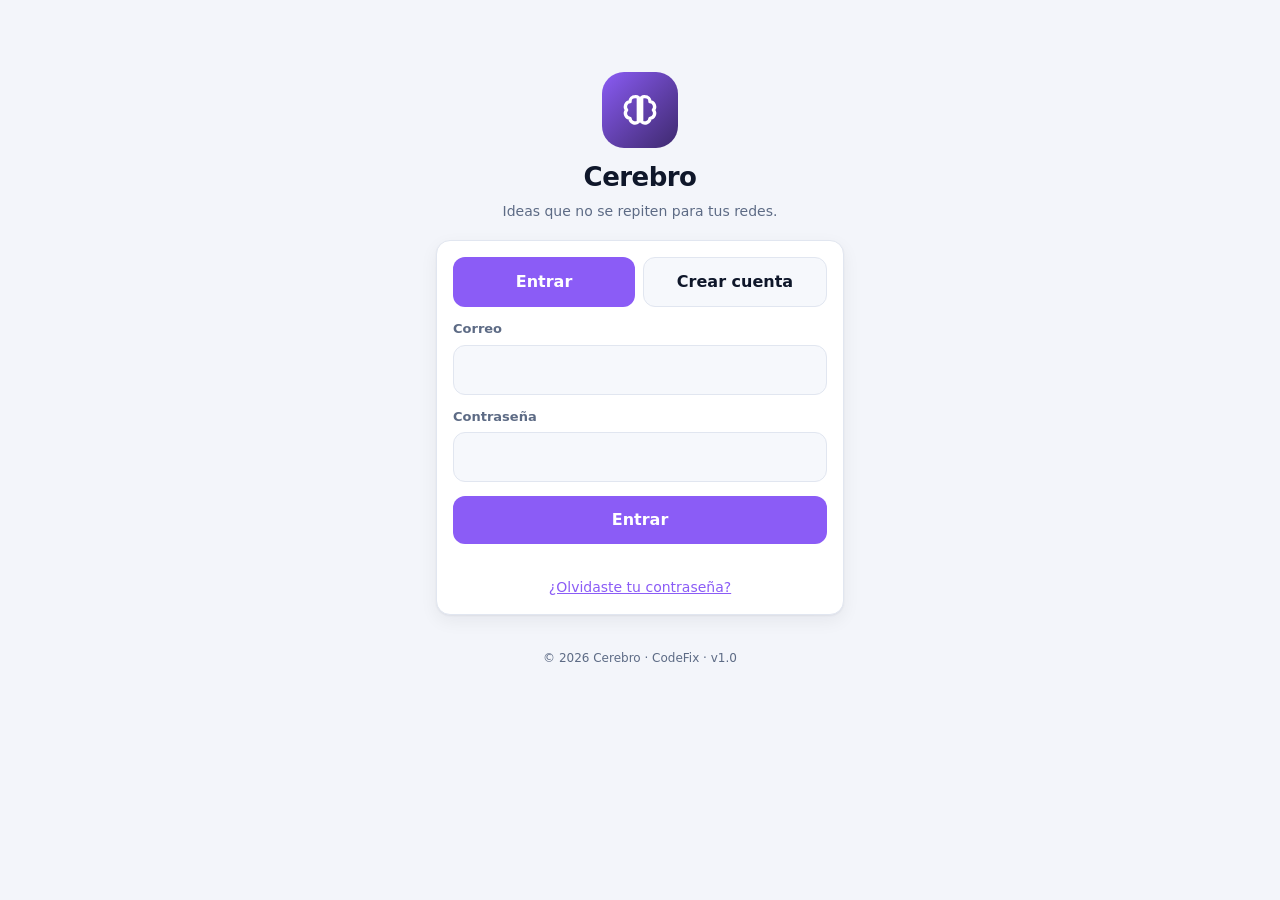
==== index.html @ c682fb57 "Cerebro 1.0: base de contenido, motor de ideas sin repetir, pedidos por WhatsApp, calendario e impor" ====
<!doctype html>
<html lang="es">
<head>
<meta charset="utf-8">
<meta name="viewport" content="width=device-width, initial-scale=1, viewport-fit=cover">
<meta name="theme-color" content="#0a0e17">
<title>Cerebro</title>
<link rel="manifest" href="manifest.webmanifest">
<link rel="icon" href="icons/icon-192.png">
<link rel="apple-touch-icon" href="icons/icon-192.png">
<link rel="stylesheet" href="shared/app.css">
<link rel="stylesheet" href="shared/tema.css">
<style>
  main{max-width:440px;padding-top:8vh}.marca{text-align:center;margin-bottom:18px}
  .marca .logo{width:76px;height:76px;border-radius:22px;margin:0 auto 10px;display:grid;place-items:center;background:linear-gradient(135deg,var(--brand),color-mix(in srgb,var(--brand) 45%,#000));color:#fff}
  .marca h1{margin:0;font-size:26px;letter-spacing:-.02em}.tabs2{display:flex;gap:8px;margin-bottom:12px}.tabs2 button{flex:1}
</style>
<script src="shared/humano.js"></script>
</head>
<body>
<main>
  <div class="marca"><div class="logo"><svg width="40" height="40" viewBox="0 0 24 24" fill="none" stroke="currentColor" stroke-width="2" stroke-linecap="round" stroke-linejoin="round"><path d="M9 4a3 3 0 0 0-3 3 3 3 0 0 0-2 5 3 3 0 0 0 2 5 3 3 0 0 0 5 2V4.5A2.5 2.5 0 0 0 9 4zM15 4a3 3 0 0 1 3 3 3 3 0 0 1 2 5 3 3 0 0 1-2 5 3 3 0 0 1-5 2V4.5A2.5 2.5 0 0 1 15 4z"/></svg></div><h1 id="nombreApp">Cerebro</h1><p class="muted" id="lema" style="margin:4px 0 0">Ideas que no se repiten para tus redes.</p></div>
  <section class="card" id="vEntrar">
    <div class="tabs2"><button type="button" id="tE">Entrar</button><button type="button" class="ghost" id="tR">Crear cuenta</button></div>
    <form id="fEntrar">
      <label for="eEmail">Correo</label><input id="eEmail" type="email" autocomplete="email" required>
      <label for="ePass">Contraseña</label><input id="ePass" type="password" autocomplete="current-password" required>
      <div class="btns"><button type="submit" class="block" id="bEntrar">Entrar</button></div>
      <p class="err" id="eErr"></p>
    </form>
    <p class="muted" style="text-align:center;margin:8px 0 0"><a href="#" id="aOlvide">¿Olvidaste tu contraseña?</a></p>
  </section>
  <section class="card hidden" id="vRegistro">
    <h2>Crea tu cuenta</h2>
    <form id="fReg">
      <label for="rNom">Nombre</label><input id="rNom" maxlength="60" autocomplete="name" required>
      <label for="rEmail">Correo</label><input id="rEmail" type="email" autocomplete="email" required>
      <label for="rPass">Contraseña (mínimo 6)</label><input id="rPass" type="password" minlength="6" autocomplete="new-password" required>
      <div class="btns"><button type="submit" class="block" id="bReg">Crear cuenta</button></div>
      <p class="sub" style="margin-top:8px">Incluye 7 días de plan Pro de prueba.</p><p class="err" id="rErr"></p>
    </form>
    <p class="muted" style="text-align:center"><a href="#" id="aYa">Ya tengo cuenta</a></p>
  </section>
  <section class="card hidden" id="vOlvide">
    <h2>Recuperar contraseña</h2><p class="muted">Te enviaremos un correo con un enlace para crear una contraseña nueva.</p>
    <label for="oEmail">Correo</label><input id="oEmail" type="email" autocomplete="email">
    <div class="btns"><button class="ghost" id="bVolver" type="button">Volver</button><button id="bOlvide" type="button">Enviar enlace</button></div><p class="err" id="oErr"></p>
  </section>
  <section class="card hidden" id="vNueva">
    <h2>Crea tu contraseña nueva</h2>
    <label for="nPass">Contraseña nueva (mínimo 6 caracteres)</label><input id="nPass" type="password" autocomplete="new-password">
    <div class="btns"><button id="bNueva" type="button" class="block">Guardar y entrar</button></div><p class="err" id="nErr"></p>
  </section>
</main>
<div id="toast" role="status"></div>
<script src="shared/config.js"></script>
<script src="shared/vendor/supabase.js"></script>
<script src="shared/app.js"></script>
<script>
(async function () {
  const { $ } = App;
  App.registrarSW();
  const volver = new URLSearchParams(location.search).get('volver');
  const ver = (id) => ['vEntrar', 'vRegistro', 'vOlvide', 'vNueva'].forEach((v) => $(v).classList.toggle('hidden', v !== id));
  App.cargarPublica().then((p) => { if (p.textos.app_nombre) { $('nombreApp').textContent = p.textos.app_nombre; document.title = p.textos.app_nombre; } if (p.textos.app_lema) $('lema').textContent = p.textos.app_lema; });
  App.pie();
  function seguir(c) { if (volver && volver.startsWith('/') && !volver.startsWith('//')) location.replace(volver); else location.replace(App.ROOT + App.destino(c)); }
  let recuperando = /type=recovery/.test(location.hash);
  App.sb.auth.onAuthStateChange((ev) => { if (ev === 'PASSWORD_RECOVERY') { recuperando = true; ver('vNueva'); } });
  if (recuperando) { ver('vNueva'); return; }
  try { const c = await App.refrescar(); if (c && !recuperando) { seguir(c); return; } } catch (e) { /* sin sesión */ }
  $('tR').onclick = () => ver('vRegistro');
  if (new URLSearchParams(location.search).has('registro')) ver('vRegistro'); // link o QR de invitación
  $('aYa').onclick = (e) => { e.preventDefault(); ver('vEntrar'); };
  $('fEntrar').onsubmit = async (e) => {
    e.preventDefault(); const b = $('bEntrar'); $('eErr').textContent = ''; b.disabled = true; b.textContent = 'Entrando…';
    try { seguir(await App.entrar($('eEmail').value, $('ePass').value)); } catch (err) { $('eErr').textContent = err.message; b.disabled = false; b.textContent = 'Entrar'; }
  };
  $('fReg').onsubmit = async (e) => {
    e.preventDefault(); const b = $('bReg'); $('rErr').textContent = ''; b.disabled = true;
    try {
      const r = await App.registrar($('rEmail').value, $('rPass').value, $('rNom').value);
      if (r.confirmar) { App.toast('Revisa tu correo para confirmar la cuenta'); ver('vEntrar'); b.disabled = false; } else seguir(await App.refrescar());
    } catch (err) { $('rErr').textContent = err.message; b.disabled = false; }
  };
  $('aOlvide').onclick = (e) => { e.preventDefault(); $('oEmail').value = $('eEmail').value; ver('vOlvide'); };
  $('bVolver').onclick = () => ver('vEntrar');
  $('bOlvide').onclick = async () => {
    $('oErr').textContent = '';
    const { error } = await App.sb.auth.resetPasswordForEmail($('oEmail').value.trim(), { redirectTo: App.ROOT + 'index.html' });
    if (error) $('oErr').textContent = App.friendly(error); else { App.toast('Revisa tu correo'); ver('vEntrar'); }
  };
  $('bNueva').onclick = async () => {
    $('nErr').textContent = '';
    const { error } = await App.sb.auth.updateUser({ password: $('nPass').value });
    if (error) { $('nErr').textContent = App.friendly(error); return; }
    history.replaceState(null, '', location.pathname); seguir(await App.refrescar());
  };
})();
</script>
<script src="shared/iconos.js"></script>
<script src="shared/instalar.js"></script>
<script src="shared/barra.js"></script>
<script src="shared/auto.js"></script>
<script src="shared/fotos.js"></script>
<script src="shared/voz.js"></script>
<script src="shared/respaldo.js"></script>
<script src="shared/pagos.js"></script>
<script src="shared/verificar.js"></script>
<script src="shared/premium.js"></script>
<script src="shared/ayuda.js"></script>
</body>
</html>
---- shared/app.css ----
/* Cerebro · estilos compartidos. Oscuro por defecto; claro si el sistema lo pide. */
:root {
  --brand: #8b5cf6; --brand-ink: #ffffff;
  --brand-soft: color-mix(in srgb, var(--brand) 20%, transparent);
  --brand-line: color-mix(in srgb, var(--brand) 40%, transparent);
  --bg: #0a0e17; --card: #121a2a; --text: #e8eefb; --muted: #8f9db8; --line: #223049; --field: #0e1522;
  --ok: #2fb67c; --warn: #e0a030; --bad: #ef5b5b; --gold: #f5b942; --c1: #8b5cf6; --c2: #9aa8c7;
  --shadow: 0 1px 2px rgba(0,0,0,.3), 0 6px 20px rgba(0,0,0,.25);
  --r: 18px; --r-sm: 12px; color-scheme: dark;
}
@media (prefers-color-scheme: light) {
  :root:not([data-theme="dark"]) {
    --bg: #f3f5fa; --card: #ffffff; --text: #0f172a; --muted: #5d6b85; --line: #e1e6f0; --field: #f6f8fc;
    --brand-soft: color-mix(in srgb, var(--brand) 12%, transparent); --c2: #8a93b2;
    --shadow: 0 1px 2px rgba(15,23,42,.05), 0 6px 18px rgba(15,23,42,.06); color-scheme: light;
  }
}
* { box-sizing: border-box; }
html, body { margin: 0; }
body {
  background: var(--bg); color: var(--text);
  font: 16px/1.5 system-ui, -apple-system, "Segoe UI", Roboto, "Helvetica Neue", Arial, sans-serif;
  -webkit-font-smoothing: antialiased; -webkit-tap-highlight-color: transparent;
}
body.con-tabs { padding-bottom: calc(80px + env(safe-area-inset-bottom)); }
a { color: var(--brand); }
img { max-width: 100%; }

/* Barra superior */
header.top {
  position: sticky; top: 0; z-index: 10; display: flex; align-items: center; gap: 10px;
  padding: calc(10px + env(safe-area-inset-top)) 16px 10px;
  background: color-mix(in srgb, var(--card) 90%, transparent); backdrop-filter: blur(14px); -webkit-backdrop-filter: blur(14px);
  border-bottom: 1px solid var(--line);
}
header.top .logo { width: 34px; height: 34px; border-radius: 10px; flex: none; display: grid; place-items: center; font-size: 18px;
  background: var(--brand) center / cover no-repeat; color: var(--brand-ink); }
header.top h1 { font-size: 17px; margin: 0; flex: 1; min-width: 0; white-space: nowrap; overflow: hidden; text-overflow: ellipsis; }
header.top .icon-btn { position: relative; }
.icon-btn { width: 40px; height: 40px; border-radius: 12px; display: grid; place-items: center; border: 0; background: var(--field);
  color: var(--text); font-size: 19px; cursor: pointer; padding: 0; text-decoration: none; }
.badge { position: absolute; top: -4px; right: -4px; min-width: 19px; height: 19px; padding: 0 5px; border-radius: 99px;
  background: var(--bad); color: #fff; font-size: 11px; font-weight: 700; display: grid; place-items: center; }

main { max-width: 780px; margin: 0 auto; padding: 16px; }

/* Tarjetas */
.card { background: var(--card); border: 1px solid var(--line); border-radius: var(--r); padding: 16px; margin-bottom: 14px; box-shadow: var(--shadow); }
.card h2 { font-size: 16px; margin: 0 0 10px; display: flex; align-items: center; gap: 8px; flex-wrap: wrap; }
.card h3 { font-size: 15px; margin: 14px 0 6px; }
.grid { display: grid; gap: 12px; }
.grid > .card { margin: 0; }
.stats { display: grid; grid-template-columns: repeat(auto-fill, minmax(150px, 1fr)); gap: 10px; margin-bottom: 14px; }
.stats .card { margin: 0; padding: 12px 14px; }
.stats b { display: block; font-size: 22px; letter-spacing: -.02em; font-variant-numeric: tabular-nums; }
.stats span { font-size: 13px; color: var(--muted); }

/* Formularios */
label { display: block; font-size: 13px; font-weight: 600; color: var(--muted); margin: 12px 0 6px; }
input, select, textarea {
  width: 100%; padding: 12px 14px; font: inherit; color: var(--text); background: var(--field);
  border: 1px solid var(--line); border-radius: var(--r-sm);
}
input:focus, select:focus, textarea:focus { outline: none; border-color: var(--brand); box-shadow: 0 0 0 4px var(--brand-soft); }
textarea { min-height: 80px; resize: vertical; }
input[type=checkbox], input[type=radio] { width: 20px; height: 20px; accent-color: var(--brand); flex: none; }
input[type=color] { padding: 4px; height: 46px; }
.row { display: flex; gap: 10px; flex-wrap: wrap; }
.row > * { flex: 1 1 140px; min-width: 0; }
.check { display: flex; align-items: center; gap: 10px; font-size: 15px; color: var(--text); font-weight: 500; margin: 12px 0 0; }

/* Botones */
button, .btn {
  display: inline-flex; align-items: center; justify-content: center; gap: 6px; padding: 12px 18px;
  font: inherit; font-weight: 600; border: 0; border-radius: var(--r-sm); cursor: pointer; text-decoration: none;
  background: var(--brand); color: var(--brand-ink); transition: filter .15s, transform .08s;
}
button:hover, .btn:hover { filter: brightness(1.06); }
button:active, .btn:active { transform: scale(.98); }
button:disabled { opacity: .5; cursor: default; }
button:focus-visible, .btn:focus-visible { outline: 3px solid var(--brand-line); outline-offset: 2px; }
.alt { background: var(--brand-soft) !important; color: var(--brand) !important; }
.ghost { background: var(--field) !important; color: var(--text) !important; border: 1px solid var(--line) !important; }
.danger { background: color-mix(in srgb, var(--bad) 12%, transparent) !important; color: var(--bad) !important; }
.okb { background: var(--ok) !important; color: #fff !important; }
.gold { background: linear-gradient(135deg, #fbbf24, #f59e0b) !important; color: #3b2300 !important; }
.small { padding: 8px 12px; font-size: 14px; border-radius: 10px; }
.block { width: 100%; }
.btns { display: flex; flex-wrap: wrap; gap: 8px; margin-top: 14px; }
.btns > * { flex: 1 1 auto; }

/* Listas */
.list { list-style: none; padding: 0; margin: 0; }
.list li { display: flex; align-items: center; gap: 10px; padding: 12px 0; border-bottom: 1px solid var(--line); }
.list li:last-child { border-bottom: 0; }
.grow { flex: 1; min-width: 0; overflow-wrap: anywhere; }
.muted { color: var(--muted); font-size: 14px; }
.sub { color: var(--muted); font-size: 13px; }
.empty { text-align: center; color: var(--muted); padding: 26px 8px; }
.err { color: var(--bad); font-size: 14px; min-height: 1.2em; margin: 8px 0 0; }
.hidden { display: none !important; }
.clic { cursor: pointer; }

/* Etiquetas */
.pill { display: inline-flex; align-items: center; gap: 4px; font-size: 12px; font-weight: 700; line-height: 1; padding: 5px 9px;
  border-radius: 99px; background: var(--field); color: var(--muted); border: 1px solid var(--line); white-space: nowrap; }
.pill.ok { background: color-mix(in srgb, var(--ok) 15%, transparent); color: var(--ok); border-color: transparent; }
.pill.warn { background: color-mix(in srgb, var(--warn) 16%, transparent); color: var(--warn); border-color: transparent; }
.pill.bad { background: color-mix(in srgb, var(--bad) 13%, transparent); color: var(--bad); border-color: transparent; }
.pill.info { background: color-mix(in srgb, #3b82f6 15%, transparent); color: #2563eb; border-color: transparent; }
.pill.pro { background: linear-gradient(135deg, #fbbf24, #f59e0b); color: #3b2300; border-color: transparent; }
.pill.dark { background: var(--text); color: var(--card); border-color: transparent; }
.stars { color: var(--gold); letter-spacing: 1px; white-space: nowrap; }

/* Pestañas inferiores */
nav.tabs {
  position: fixed; left: 0; right: 0; bottom: 0; z-index: 10; display: flex; gap: 4px;
  padding: 6px 8px calc(6px + env(safe-area-inset-bottom));
  background: color-mix(in srgb, var(--card) 92%, transparent); backdrop-filter: blur(14px); -webkit-backdrop-filter: blur(14px);
  border-top: 1px solid var(--line);
}
nav.tabs button { flex: 1; flex-direction: column; gap: 2px; background: none; color: var(--muted); font-size: 11.5px; padding: 6px 2px; border-radius: 14px; position: relative; }
nav.tabs button span.i { font-size: 20px; line-height: 1.1; }
nav.tabs button.on { color: var(--brand); background: var(--brand-soft); }
nav.tabs .badge { top: 0; right: calc(50% - 22px); }
.seg { display: flex; gap: 6px; overflow-x: auto; padding-bottom: 8px; margin-bottom: 4px; scrollbar-width: none; }
.seg::-webkit-scrollbar { display: none; }
.seg button { flex: none; padding: 8px 12px; font-size: 14px; border-radius: 99px; background: var(--card); color: var(--text); border: 1px solid var(--line); }
.seg button.on { background: var(--brand); color: var(--brand-ink); border-color: transparent; }
.view { display: none; }
.view.on { display: block; animation: aparecer .18s ease-out; }
@keyframes aparecer { from { opacity: .4; transform: translateY(4px); } to { opacity: 1; transform: none; } }
@media (prefers-reduced-motion: reduce) { .view.on { animation: none; } }

/* Calendario de días y horas */
.dias { display: flex; gap: 6px; overflow-x: auto; padding: 2px 0 8px; scrollbar-width: thin; }
.dias button { flex: none; flex-direction: column; gap: 0; min-width: 58px; padding: 8px 6px; font-size: 12px;
  background: var(--field); color: var(--text); border: 1px solid var(--line); }
.dias button b { font-size: 18px; }
.dias button.on { background: var(--brand); color: var(--brand-ink); border-color: transparent; }
.dias button:disabled { opacity: .35; }
.horas { display: grid; grid-template-columns: repeat(auto-fill, minmax(78px, 1fr)); gap: 8px; margin-top: 8px; }
.horas button { background: var(--field); color: var(--text); border: 1px solid var(--line); padding: 10px 4px; }
.horas button.on { background: var(--brand); color: var(--brand-ink); border-color: transparent; }
.opc { display: flex; gap: 10px; align-items: flex-start; width: 100%; text-align: left; justify-content: flex-start; padding: 12px 14px;
  background: var(--field); color: var(--text); border: 1px solid var(--line); font-weight: 500; margin-bottom: 8px; }
.opc.on { border-color: var(--brand); box-shadow: 0 0 0 3px var(--brand-soft); background: var(--card); }
.opc small { display: block; color: var(--muted); font-weight: 400; }

/* Diálogos y avisos */
dialog { border: 0; border-radius: var(--r); padding: 0; width: min(560px, calc(100vw - 24px)); max-height: calc(100vh - 40px);
  background: var(--card); color: var(--text); box-shadow: 0 20px 60px rgba(0, 0, 0, .35); }
dialog::backdrop { background: rgba(15, 23, 42, .55); }
dialog .card { margin: 0; border: 0; box-shadow: none; }
#toast { position: fixed; left: 50%; bottom: calc(92px + env(safe-area-inset-bottom)); transform: translateX(-50%) translateY(14px);
  background: var(--text); color: var(--card); padding: 12px 18px; border-radius: 14px; font-weight: 500; opacity: 0;
  pointer-events: none; transition: .22s; max-width: 92vw; z-index: 100; text-align: center; }
#toast.show { opacity: 1; transform: translateX(-50%) translateY(0); }
.aviso { display: flex; gap: 10px; padding: 12px 14px; border-radius: var(--r-sm); background: var(--brand-soft); margin-bottom: 14px; font-size: 14px; }
.aviso.warn { background: color-mix(in srgb, var(--warn) 14%, transparent); }
.aviso.bad { background: color-mix(in srgb, var(--bad) 12%, transparent); }
.notif { padding: 12px 0; border-bottom: 1px solid var(--line); cursor: pointer; }
.notif.nueva b::before { content: '● '; color: var(--brand); }
.comprobante img { width: 100%; border-radius: 12px; border: 1px solid var(--line); background: #fff; }
.qr img { width: 180px; height: 180px; image-rendering: pixelated; background: #fff; padding: 8px; border-radius: 12px; }
.link { word-break: break-all; font-size: 14px; background: var(--field); border: 1px solid var(--line); border-radius: 10px; padding: 10px; }
.precio { font-weight: 800; font-variant-numeric: tabular-nums; }
.antes { text-decoration: line-through; color: var(--muted); font-size: 13px; margin-left: 6px; }
.hero { display: flex; gap: 14px; align-items: center; }
.hero .logo { width: 64px; height: 64px; border-radius: 18px; flex: none; display: grid; place-items: center; font-size: 30px;
  background: var(--brand) center / cover no-repeat; color: var(--brand-ink); }
.hero h1 { margin: 0; font-size: 22px; letter-spacing: -.02em; }
.plan { border: 2px solid var(--line); }
.plan.premium { border-color: var(--gold); background: linear-gradient(160deg, color-mix(in srgb, var(--gold) 9%, var(--card)), var(--card) 60%); }
.plan ul { padding-left: 20px; margin: 8px 0; }
footer.pie { text-align: center; font-size: 12px; color: var(--muted); padding: 20px 8px 6px; }
.items .it { display: grid; grid-template-columns: 70px 1fr 40px; gap: 6px; margin-bottom: 8px; }
.items .it input[data-k=nombre] { grid-column: 1 / -1; }
.items .it input { padding: 9px 10px; }
.items .it button { padding: 6px; }
.tl { list-style: none; padding: 0; margin: 10px 0 0; }
.tl li { position: relative; padding: 0 0 14px 26px; color: var(--muted); font-size: 14px; }
.tl li::before { content: ''; position: absolute; left: 5px; top: 6px; width: 11px; height: 11px; border-radius: 50%; background: var(--line); }
.tl li.ok { color: var(--text); }
.tl li.ok::before { background: var(--brand); }
.cuenta-atras { font-size: 28px; font-weight: 800; font-variant-numeric: tabular-nums; }
@media print { header.top, nav.tabs, .btns, .no-print { display: none !important; } body { background: #fff; padding: 0; } }
.chatwin { position: fixed; right: 12px; bottom: calc(84px + env(safe-area-inset-bottom)); width: min(380px, calc(100vw - 24px)); z-index: 60;
  background: var(--card); border: 1px solid var(--line); border-radius: 18px; box-shadow: 0 16px 40px rgba(0, 0, 0, .3); overflow: hidden; }
.chathead { display: flex; align-items: center; gap: 6px; padding: 8px 10px; background: var(--brand); color: var(--brand-ink); }
.chathead b { cursor: pointer; white-space: nowrap; overflow: hidden; text-overflow: ellipsis; }
.chathead .icon-btn { width: 32px; height: 32px; font-size: 15px; background: color-mix(in srgb, var(--brand-ink) 18%, transparent); color: var(--brand-ink); }
.chathead .badge { position: static; }
.chatwin.min .chatbody { display: none; }
.chatwin.min { width: auto; max-width: 260px; }
.chatmsgs { height: min(50vh, 380px); overflow: auto; display: flex; flex-direction: column; gap: 6px; padding: 10px; }
.burb { max-width: 80%; padding: 8px 12px; border-radius: 14px; align-self: flex-start; background: var(--field); border: 1px solid var(--line); overflow-wrap: anywhere; }
.burb.mia { align-self: flex-end; background: var(--brand); color: var(--brand-ink); border-color: transparent; }
.burb img { display: block; max-width: 100%; border-radius: 10px; margin-bottom: 4px; cursor: pointer; }
.burb .hora { font-size: 11px; opacity: .7; margin-top: 2px; }
.chatin { display: flex; gap: 6px; padding: 8px; border-top: 1px solid var(--line); align-items: center; }
.chatin .chattxt { flex: 1; padding: 10px 12px; }
.chatin .chatenv { padding: 10px 14px; }
.flotante { position: fixed; right: 14px; z-index: 9; width: 46px; height: 46px; border-radius: 50%; padding: 0; font-size: 20px; box-shadow: 0 6px 18px rgba(0, 0, 0, .25); }
.flotante .badge { top: -4px; right: -4px; }

/* Compartidos (panel admin y tienda) */
.mini-logo { width: 42px; height: 42px; border-radius: 12px; flex: none; display: grid; place-items: center; font-size: 22px; background: var(--brand) center / cover no-repeat; color: #fff; }
.acc { display: flex; flex-wrap: wrap; gap: 6px; margin-top: 10px; }
.acc > * { flex: 1 1 auto; }
/* v4.1 · Las etiquetas largas (ej. "Todo al día…") bajan de línea en vez de salirse de la pantalla */
.pill { max-width: 100%; }
p.pill { display: flex; white-space: normal; line-height: 1.35; border-radius: 12px; padding: 8px 12px; }
.grid2{display:grid;grid-template-columns:1fr 1fr;gap:0 10px}
---- shared/tema.css ----
/* CodeFix · Núcleo · Diseño común de todas las apps (mismo archivo en cada repositorio).
   Misma familia visual (la de la Billetera): fondo, tarjetas, textos, bordes, radios, sombras, letra y modo oscuro.
   Cada app conserva SU color de marca (--brand / --marca), y el que elige el negocio en la app sigue mandando
   (se aplica en línea sobre <html> y le gana a este archivo). Se carga DESPUÉS del CSS propio de cada app.
   Las variables tienen los nombres de todas las apps (brand/bg/card/text… y marca/fondo/tarjeta/texto…). */
:root {
  --cfx-fondo: #f3f5f7; --cfx-tarjeta: #ffffff; --cfx-campo: #f7f9fb; --cfx-texto: #111827; --cfx-texto-2: #5b6472;
  --cfx-borde: #e2e7ec; --cfx-sombra: 0 1px 2px rgba(15, 23, 42, .06), 0 4px 14px rgba(15, 23, 42, .05);
  --cfx-radio: 14px; --cfx-radio-chico: 12px;
  --cfx-letra: system-ui, -apple-system, "Segoe UI", Roboto, "Helvetica Neue", Arial, sans-serif;
  --cfx-ok: #16a34a; --cfx-mal: #dc2626; --cfx-aviso: #ea580c;
}
:root, :root[data-theme="light"] {
  /* nombres de CodeFix Apps, Barbería, BiciTaller, Estaciona y Centro de Mando */
  --bg: var(--cfx-fondo); --card: var(--cfx-tarjeta); --card2: var(--cfx-campo); --field: var(--cfx-campo);
  --text: var(--cfx-texto); --ink: var(--cfx-texto); --muted: var(--cfx-texto-2); --line: var(--cfx-borde);
  --shadow: var(--cfx-sombra); --radius: var(--cfx-radio); --radius-sm: var(--cfx-radio-chico); --r: var(--cfx-radio); --r-sm: var(--cfx-radio-chico);
  --font: var(--cfx-letra); --ok: var(--cfx-ok); --bad: var(--cfx-mal);
  /* nombres de la Billetera */
  --fondo: var(--cfx-fondo); --tarjeta: var(--cfx-tarjeta); --texto: var(--cfx-texto); --texto-2: var(--cfx-texto-2);
  --borde: var(--cfx-borde); --sombra: var(--cfx-sombra); --radio: var(--cfx-radio);
}
/* Modo oscuro: automático según el celular, o el que elija la persona en la app */
@media (prefers-color-scheme: dark) {
  :root:not([data-theme="light"]):not(.claro):not(.light) {
    --cfx-fondo: #0e1318; --cfx-tarjeta: #161d25; --cfx-campo: #1b232d; --cfx-texto: #e8edf2; --cfx-texto-2: #9aa6b2;
    --cfx-borde: #263240; --cfx-sombra: none;
  }
}
:root[data-theme="dark"], html.dark, html.oscuro, body.dark, body.oscuro {
  --cfx-fondo: #0e1318; --cfx-tarjeta: #161d25; --cfx-campo: #1b232d; --cfx-texto: #e8edf2; --cfx-texto-2: #9aa6b2;
  --cfx-borde: #263240; --cfx-sombra: none;
  --bg: var(--cfx-fondo); --card: var(--cfx-tarjeta); --card2: var(--cfx-campo); --field: var(--cfx-campo);
  --text: var(--cfx-texto); --ink: var(--cfx-texto); --muted: var(--cfx-texto-2); --line: var(--cfx-borde); --shadow: var(--cfx-sombra);
  --fondo: var(--cfx-fondo); --tarjeta: var(--cfx-tarjeta); --texto: var(--cfx-texto); --texto-2: var(--cfx-texto-2);
  --borde: var(--cfx-borde); --sombra: var(--cfx-sombra);
}
/* Detalles comunes que dan la misma "familia" sin cambiar cómo funciona cada pantalla */
body { font-family: var(--cfx-letra); -webkit-font-smoothing: antialiased; }
input, select, textarea, button { font-family: inherit; }
:focus-visible { outline: 3px solid color-mix(in srgb, var(--brand, var(--marca, #2563eb)) 45%, transparent); outline-offset: 2px; }
/* ===== Núcleo 1.2 · Barra de abajo común (nucleo/barra.js): [principal][principal][ + ][principal][Más] =====
   En celulares y tablets. En computador cada app mantiene su menú (barra lateral, etc.). */
@media (max-width: 899px) {
  nav.cfx-barra {
    position: fixed !important; left: 0 !important; right: 0 !important; bottom: 0 !important; top: auto !important; width: auto !important; z-index: 40;
    display: grid !important; grid-template-columns: repeat(var(--cfx-n, 5), minmax(0, 1fr)) !important; align-items: end; gap: 0 !important;
    padding: 6px 4px calc(6px + env(safe-area-inset-bottom)) !important; margin: 0 !important; border: 0 !important; border-top: 1px solid var(--cfx-borde) !important; border-radius: 0 !important;
    background: var(--cfx-tarjeta) !important; box-shadow: 0 -4px 18px rgba(15, 23, 42, .06) !important; backdrop-filter: none !important; -webkit-backdrop-filter: none !important; overflow: visible !important;
  }
  nav.cfx-barra > a, nav.cfx-barra > button {
    display: flex !important; flex-direction: column !important; align-items: center !important; justify-content: flex-end !important; gap: 3px !important;
    min-width: 0 !important; width: auto !important; height: auto !important; min-height: 50px !important; margin: 0 !important; padding: 4px 2px !important;
    border: 0 !important; border-radius: 12px !important; background: none !important; box-shadow: none !important;
    color: var(--cfx-texto-2) !important; font: 600 11px/1.15 var(--cfx-letra) !important; text-align: center !important; text-decoration: none !important;
    white-space: nowrap; overflow: hidden; text-overflow: ellipsis; position: relative; transform: none !important;
  }
  nav.cfx-barra > a > small, nav.cfx-barra > button > small { font: inherit !important; margin: 0 !important; }
  nav.cfx-barra > a > span:first-child, nav.cfx-barra > button > span:first-child, nav.cfx-barra .cfx-ico {
    display: grid !important; place-items: center !important; width: 26px !important; height: 26px !important; margin: 0 auto !important; padding: 0 !important;
    font-size: 21px !important; line-height: 1 !important; background: none !important; box-shadow: none !important; border-radius: 0 !important; color: inherit !important;
  }
  nav.cfx-barra svg { width: 23px !important; height: 23px !important; display: block; margin: 0 auto; }
  nav.cfx-barra > .on, nav.cfx-barra > .activo, nav.cfx-barra > [aria-current="page"] { color: var(--brand, var(--marca, #2563eb)) !important; }
  nav.cfx-barra > .on::before, nav.cfx-barra > .activo::before { content: ''; position: absolute; top: 0; left: 30%; right: 30%; height: 3px; border-radius: 0 0 3px 3px; background: currentColor; }
  /* El + grande, con color, un poco más arriba que el resto */
  nav.cfx-barra > .cfx-mas { overflow: visible; color: var(--cfx-texto) !important; font-size: 0 !important; justify-content: center !important; }  /* solo el +, sin texto */
  nav.cfx-barra > .cfx-mas::before { display: none; }
  nav.cfx-barra > .cfx-mas .cfx-ico, nav.cfx-barra > .cfx-mas > svg:first-child, nav.cfx-barra > .cfx-mas > span:first-child {
    width: 56px !important; height: 56px !important; margin: -22px auto 0 !important; border-radius: 50% !important;
    background: var(--brand, var(--marca, #2563eb)) !important; color: var(--brand-ink, #fff) !important;
    box-shadow: 0 6px 16px color-mix(in srgb, var(--brand, var(--marca, #2563eb)) 45%, transparent), 0 0 0 4px var(--cfx-tarjeta) !important;
  }
  nav.cfx-barra > .cfx-mas span svg { width: 28px !important; height: 28px !important; margin: 0 !important; }
  nav.cfx-barra > .cfx-mas > svg:first-child { padding: 14px !important; box-sizing: border-box !important; }
  nav.cfx-barra > .cfx-mas:active > :first-child { transform: scale(.94); }
  nav.cfx-barra .cfx-oculto { display: none !important; }
  nav.cfx-barra .badge, nav.cfx-barra .punto { position: absolute !important; top: 2px !important; left: calc(50% + 6px) !important; right: auto !important; }
  body.cfx-con-barra { padding-bottom: calc(78px + env(safe-area-inset-bottom)) !important; }
}
/* Computador (900 px o más): la misma barra pasa a ser un menú lateral. Se ven todos los botones (sin "Más" ni repetidos) y el + arriba. */
@media (min-width: 900px) {
  nav.cfx-barra {
    position: fixed !important; top: 0 !important; bottom: 0 !important; left: 0 !important; right: auto !important; width: 220px !important; height: auto !important; z-index: 40;
    display: flex !important; flex-direction: column !important; align-items: stretch !important; justify-content: flex-start !important; gap: 4px !important;
    padding: 76px 10px 16px !important; margin: 0 !important; border: 0 !important; border-right: 1px solid var(--cfx-borde) !important; border-radius: 0 !important;
    background: var(--cfx-tarjeta) !important; box-shadow: none !important; overflow-y: auto !important; transform: none !important; backdrop-filter: none !important;
  }
  nav.cfx-barra > a, nav.cfx-barra > button {
    display: flex !important; flex-direction: row !important; align-items: center !important; justify-content: flex-start !important; gap: 12px !important; flex: none !important;
    width: 100% !important; min-width: 0 !important; height: auto !important; min-height: 44px !important; margin: 0 !important; padding: 10px 12px !important;
    border: 0 !important; border-radius: 12px !important; background: none !important; box-shadow: none !important; transform: none !important;
    color: var(--cfx-texto-2) !important; font: 600 14px/1.2 var(--cfx-letra) !important; text-align: left !important; text-decoration: none !important;
    white-space: nowrap; overflow: hidden; text-overflow: ellipsis; position: relative; cursor: pointer;
  }
  nav.cfx-barra > a:hover, nav.cfx-barra > button:hover { background: var(--cfx-campo) !important; }
  nav.cfx-barra > a > small, nav.cfx-barra > button > small { font: inherit !important; margin: 0 !important; }
  nav.cfx-barra > a > span:first-child, nav.cfx-barra > button > span:first-child, nav.cfx-barra .cfx-ico {
    display: grid !important; place-items: center !important; flex: none !important; width: 24px !important; height: 24px !important; margin: 0 !important; padding: 0 !important;
    font-size: 19px !important; line-height: 1 !important; background: none !important; box-shadow: none !important; border-radius: 0 !important; color: inherit !important;
  }
  nav.cfx-barra svg { width: 20px !important; height: 20px !important; display: block; margin: 0 !important; padding: 0 !important; }
  nav.cfx-barra > .on, nav.cfx-barra > .activo, nav.cfx-barra > [aria-current="page"] {
    color: var(--brand, var(--marca, #2563eb)) !important; background: color-mix(in srgb, var(--brand, var(--marca, #2563eb)) 12%, transparent) !important;
  }
  nav.cfx-barra > .on::before, nav.cfx-barra > .activo::before, nav.cfx-barra > .cfx-mas::before { display: none !important; }
  nav.cfx-barra > .cfx-mas { order: -1; align-self: center !important; width: 52px !important; min-height: 52px !important; height: 52px !important; padding: 0 !important; margin-bottom: 12px !important; border-radius: 50% !important;
    justify-content: center !important; font-size: 0 !important; background: var(--brand, var(--marca, #2563eb)) !important; color: var(--brand-ink, #fff) !important; }
  nav.cfx-barra > .cfx-mas:hover { filter: brightness(1.08); }
  nav.cfx-barra > .cfx-mas .cfx-ico, nav.cfx-barra > .cfx-mas > svg:first-child, nav.cfx-barra > .cfx-mas > span:first-child { width: 26px !important; height: 26px !important; background: none !important; color: inherit !important; }
  nav.cfx-barra > .cfx-mas svg { width: 26px !important; height: 26px !important; }
  nav.cfx-barra .cfx-oculto { display: flex !important; }
  nav.cfx-barra > .cfx-menu { display: none !important; }
  nav.cfx-barra .badge, nav.cfx-barra .punto, nav.cfx-barra .num { position: static !important; margin-left: auto !important; transform: none !important; }
  body.cfx-con-barra { padding-left: 220px !important; padding-bottom: 24px !important; }
  body.cfx-con-barra .cfx-hoja { left: 232px !important; }
}
@media (max-width: 360px) { nav.cfx-barra > a, nav.cfx-barra > button { font-size: 10px !important; } nav.cfx-barra > .cfx-mas .cfx-ico { width: 50px !important; height: 50px !important; } }
/* Menú en cuadrícula (igual en todas las apps): Más / Ajustes = tarjetas; dentro de cada sección, pestañas en tira. */
.cfx-grilla { display: grid !important; grid-template-columns: repeat(auto-fill, minmax(150px, 1fr)) !important; gap: 10px !important; padding: 0 !important; margin: 0 0 12px !important;
  list-style: none !important; background: none !important; border: 0 !important; box-shadow: none !important; }
.cfx-grilla > li { display: block !important; margin: 0 !important; padding: 0 !important; border: 0 !important; }
.cfx-grilla > a, .cfx-grilla > button, .cfx-grilla > li > a {
  display: flex !important; flex-direction: column !important; align-items: flex-start !important; justify-content: flex-start !important; gap: 6px !important;
  width: 100% !important; min-height: 92px; margin: 0 !important; padding: 14px !important; box-sizing: border-box; position: relative;
  border-radius: 18px !important; background: var(--cfx-tarjeta) !important; border: 1px solid var(--cfx-borde) !important; box-shadow: var(--cfx-sombra, none);
  color: var(--cfx-texto) !important; font: 700 14px/1.25 var(--cfx-letra) !important; text-align: left !important; text-decoration: none !important; white-space: normal !important; cursor: pointer; }
.cfx-grilla > a:hover, .cfx-grilla > button:hover, .cfx-grilla > li > a:hover { border-color: var(--brand, var(--marca, #2563eb)) !important; }
.cfx-grilla .ic-caja, .cfx-grilla > button > span:first-child { font-size: 24px; }
.cfx-grilla .chev, .cfx-grilla .flecha, .cfx-grilla a > .muted:last-child { display: none !important; }
.cfx-grilla .badge, .cfx-grilla .num, .cfx-grilla .punto, .cfx-grilla .tag { position: absolute !important; top: 10px !important; right: 10px !important; }
@media (max-width: 360px) { .cfx-grilla { grid-template-columns: 1fr 1fr !important; } }
/* Hoja "Más" del núcleo */
.cfx-mv { position: fixed; inset: 0; z-index: 90; background: rgba(0, 0, 0, .4); display: flex; align-items: flex-end; justify-content: center; opacity: 0; transition: opacity .18s; }
.cfx-mv.on { opacity: 1; }
.cfx-mh { width: 100%; max-width: 520px; background: var(--cfx-tarjeta); color: var(--cfx-texto); border-radius: 20px 20px 0 0; padding: 8px 14px calc(16px + env(safe-area-inset-bottom)); transform: translateY(20px); transition: transform .18s; }
.cfx-mv.on .cfx-mh { transform: none; }
.cfx-mh-asa { width: 40px; height: 4px; border-radius: 2px; background: var(--cfx-borde); margin: 4px auto 12px; }
.cfx-mh-grid { display: grid; grid-template-columns: repeat(3, 1fr); gap: 8px; }
.cfx-mh-op { display: flex; flex-direction: column; align-items: center; justify-content: center; gap: 6px; min-height: 78px; padding: 10px 4px; border-radius: 14px;
  border: 1px solid var(--cfx-borde); background: var(--cfx-campo); color: var(--cfx-texto); font: 600 12px/1.2 var(--cfx-letra); text-align: center; cursor: pointer; }
.cfx-mh-op svg { width: 24px; height: 24px; }
.cfx-mh-op .badge, .cfx-mh-op .punto { display: none; }
/* Núcleo 1.5 · Micrófono para dictar en los campos de texto (nucleo/voz.js) */
.cfx-voz { display: grid; place-items: center; padding: 0 !important; min-height: 0 !important; border-radius: 50% !important; border: 0 !important;
  background: color-mix(in srgb, var(--brand, var(--marca, #2563eb)) 14%, var(--cfx-tarjeta)) !important; color: var(--brand, var(--marca, #2563eb)) !important; box-shadow: 0 2px 8px rgba(15, 23, 42, .12) !important; cursor: pointer; }
.cfx-voz svg { width: 60%; height: 60%; }
.cfx-voz.on { background: var(--cfx-mal) !important; color: #fff !important; animation: cfxLatido 1s ease-in-out infinite; }
@keyframes cfxLatido { 50% { transform: scale(1.1); } }
/* Núcleo 2.2 · El + siempre al centro exacto de su círculo (celular y computador) */
nav.cfx-barra > .cfx-mas .cfx-ico { display: grid !important; place-items: center !important; line-height: 0 !important; padding: 0 !important; box-sizing: border-box !important; text-indent: 0 !important; }
nav.cfx-barra > .cfx-mas .cfx-ico svg { display: block !important; margin: 0 !important; flex: none !important; }
/* Computador: el contenido de cada pestaña centrado y con ancho máximo (a la derecha del menú lateral, sin espacio vacío) */
@media (min-width: 900px) {
  body.cfx-con-barra main, body.cfx-con-barra .cfx-centro { width: auto !important; max-width: 1040px !important; margin-left: auto !important; margin-right: auto !important; box-sizing: border-box; }
  body.cfx-con-barra .con-nav { padding-left: 0 !important; }
}
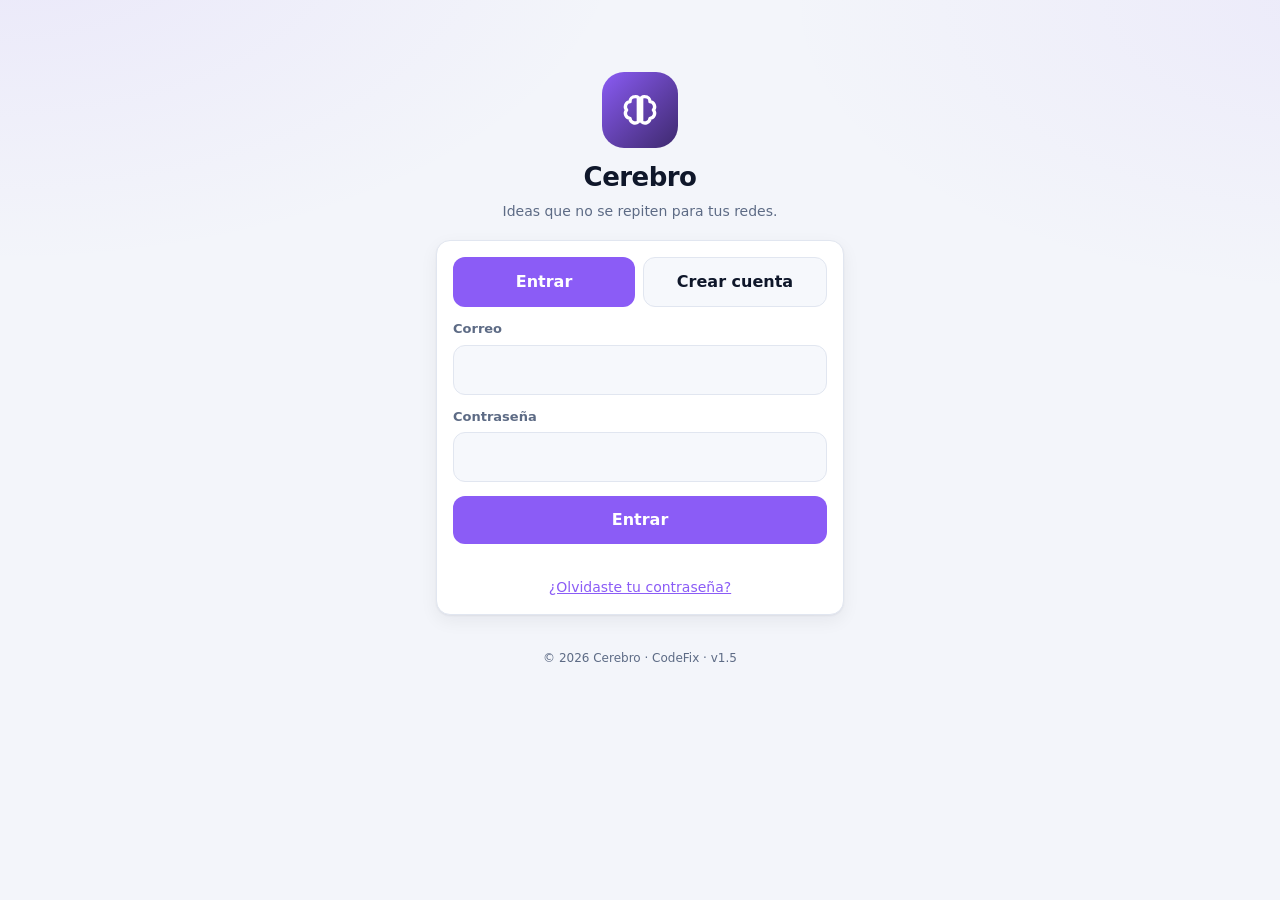
==== commit 669957af: "Cerebro 1.5 · núcleo 2.6: Borrar todos mis datos y ADMIN en la cabecera Co-Authored-By: Claude Opus " ====
--- a/index.html
+++ b/index.html
@@ -22,7 +22,7 @@
   <div class="marca"><div class="logo"><svg width="40" height="40" viewBox="0 0 24 24" fill="none" stroke="currentColor" stroke-width="2" stroke-linecap="round" stroke-linejoin="round"><path d="M9 4a3 3 0 0 0-3 3 3 3 0 0 0-2 5 3 3 0 0 0 2 5 3 3 0 0 0 5 2V4.5A2.5 2.5 0 0 0 9 4zM15 4a3 3 0 0 1 3 3 3 3 0 0 1 2 5 3 3 0 0 1-2 5 3 3 0 0 1-5 2V4.5A2.5 2.5 0 0 1 15 4z"/></svg></div><h1 id="nombreApp">Cerebro</h1><p class="muted" id="lema" style="margin:4px 0 0">Ideas que no se repiten para tus redes.</p></div>
   <section class="card" id="vEntrar">
     <div class="tabs2"><button type="button" id="tE">Entrar</button><button type="button" class="ghost" id="tR">Crear cuenta</button></div>
-    <form id="fEntrar">
+    <form data-sin-apps id="fEntrar">
       <label for="eEmail">Correo</label><input id="eEmail" type="email" autocomplete="email" required>
       <label for="ePass">Contraseña</label><input id="ePass" type="password" autocomplete="current-password" required>
       <div class="btns"><button type="submit" class="block" id="bEntrar">Entrar</button></div>
--- a/shared/tema.css
+++ b/shared/tema.css
@@ -155,3 +155,54 @@
   body.cfx-con-barra main, body.cfx-con-barra .cfx-centro { width: auto !important; max-width: 1040px !important; margin-left: auto !important; margin-right: auto !important; box-sizing: border-box; }
   body.cfx-con-barra .con-nav { padding-left: 0 !important; }
 }
+/* ===== Núcleo 2.3 · Barra lista, espacio vacío, centrado y diseño moderno ===== */
+/* La barra de abajo no "salta" al cargar: se muestra cuando el núcleo ya la ordenó. */
+@media (max-width: 899px) {
+  html:not(.cfx-barra-lista) nav.nav:not(.cfx-barra), html:not(.cfx-barra-lista) nav.tabs:not(.sub):not(.cfx-barra), html:not(.cfx-barra-lista) nav#nav:not(.cfx-barra) { visibility: hidden; }
+  nav.cfx-barra > .cfx-vacio { display: block; min-height: 50px; }
+}
+@media (min-width: 900px) { nav.cfx-barra > .cfx-vacio { display: none !important; } }
+/* El + exactamente al centro de su círculo */
+nav.cfx-barra > .cfx-mas .cfx-ico, nav.cfx-barra > .cfx-mas .cfx-ico svg { transform: none; }
+nav.cfx-barra > .cfx-mas .cfx-ico svg { width: 28px !important; height: 28px !important; }
+/* Botones de ícono y flechas de volver: el símbolo siempre al centro del cuadro */
+.icono, .icon-btn, .btn-icono, .cfx-aj-volver, .icono-top {
+  display: inline-grid; place-items: center; line-height: 1 !important; text-align: center; }
+.icono[hidden], .icon-btn[hidden], .btn-icono[hidden], .icono-top[hidden] { display: none !important; }
+.icono > svg, .icon-btn > svg, .btn-icono > svg, .cfx-aj-volver > svg { display: block; margin: 0 !important; }
+/* Los textos siempre caben en su cuadro (palabras largas, correos y links se cortan bien) */
+.card, .tarjeta, .item, .cfx-grilla > *, .kpi, .stats > *, dialog, .modal-caja, .sheet, .hoja { overflow-wrap: anywhere; min-width: 0; }
+h1, h2, h3 { overflow-wrap: anywhere; }
+.cfx-grilla > button, .cfx-grilla > a { text-wrap: balance; }
+/* Tarjetas de menú (Ajustes / Más): el ícono en su cuadro con brillo de la marca */
+.cfx-aj > button > span:first-child { display: grid; place-items: center; width: 44px; height: 44px; border-radius: 14px; font-size: 22px !important;
+  background: linear-gradient(135deg, color-mix(in srgb, var(--brand, var(--marca, #2563eb)) 22%, transparent), color-mix(in srgb, #8b5cf6 16%, transparent));
+  box-shadow: inset 0 0 0 1px color-mix(in srgb, var(--brand, var(--marca, #2563eb)) 30%, transparent); }
+/* Toque moderno: tarjetas que se elevan y brillan suave al tocarlas */
+.card, .tarjeta, .cfx-grilla > a, .cfx-grilla > button, .cfx-mh-op, .kpi { transition: transform .18s ease, box-shadow .18s ease, border-color .18s ease; }
+@media (hover: hover) {
+  .cfx-grilla > a:hover, .cfx-grilla > button:hover, .cfx-mh-op:hover { transform: translateY(-2px);
+    box-shadow: 0 10px 28px -12px color-mix(in srgb, var(--brand, var(--marca, #2563eb)) 55%, transparent) !important; }
+}
+.cfx-grilla > a:active, .cfx-grilla > button:active, .cfx-mh-op:active { transform: scale(.97); }
+/* Fondo "galáctico" suave (sin tapar el color de cada app) */
+body { background-image: radial-gradient(900px 480px at 0% -8%, color-mix(in srgb, var(--brand, var(--marca, #2563eb)) 9%, transparent), transparent 70%),
+  radial-gradient(800px 420px at 105% 0%, color-mix(in srgb, #8b5cf6 7%, transparent), transparent 70%); background-attachment: fixed; background-repeat: no-repeat; }
+@media (prefers-color-scheme: dark) { :root:not([data-theme="light"]):not(.claro):not(.light) body { background-image:
+  radial-gradient(900px 520px at 0% -10%, color-mix(in srgb, var(--brand, var(--marca, #2563eb)) 18%, transparent), transparent 70%),
+  radial-gradient(800px 480px at 105% 0%, color-mix(in srgb, #8b5cf6 14%, transparent), transparent 70%); } }
+:root[data-theme="dark"] body, html.dark body, html.oscuro body { background-image: radial-gradient(900px 520px at 0% -10%, color-mix(in srgb, var(--brand, var(--marca, #2563eb)) 18%, transparent), transparent 70%),
+  radial-gradient(800px 480px at 105% 0%, color-mix(in srgb, #8b5cf6 14%, transparent), transparent 70%); }
+/* Al bajar, cada tarjeta entra suave (solo en navegadores que lo permiten; si no, se ve normal) */
+@supports (animation-timeline: view()) {
+  @media (prefers-reduced-motion: no-preference) {
+    .card, .tarjeta, .cfx-grilla > a, .cfx-grilla > button { animation: cfxEntra linear both; animation-timeline: view(); animation-range: entry 0% entry 40%; }
+  }
+}
+@keyframes cfxEntra { from { opacity: .25; translate: 0 14px; scale: .985; } to { opacity: 1; translate: none; scale: none; } }
+/* Listas que se apilan al bajar (núcleo: barra.js marca .cfx-apilar): cada tarjeta queda pegada arriba y la siguiente se pone encima */
+@media (max-width: 899px) {
+  .cfx-apilar > .cfx-pila { position: sticky; top: calc(var(--cfx-top, 64px) + 8px + var(--cfx-i, 0) * 6px); z-index: 1;
+    box-shadow: 0 -6px 18px -10px rgba(15, 23, 42, .35), var(--cfx-sombra, none) !important; }
+  .cfx-apilar > .cfx-pila { scale: var(--cfx-esc, 1); filter: brightness(var(--cfx-luz, 1)); transform-origin: 50% 0; transition: scale .08s linear; animation: none !important; }
+}
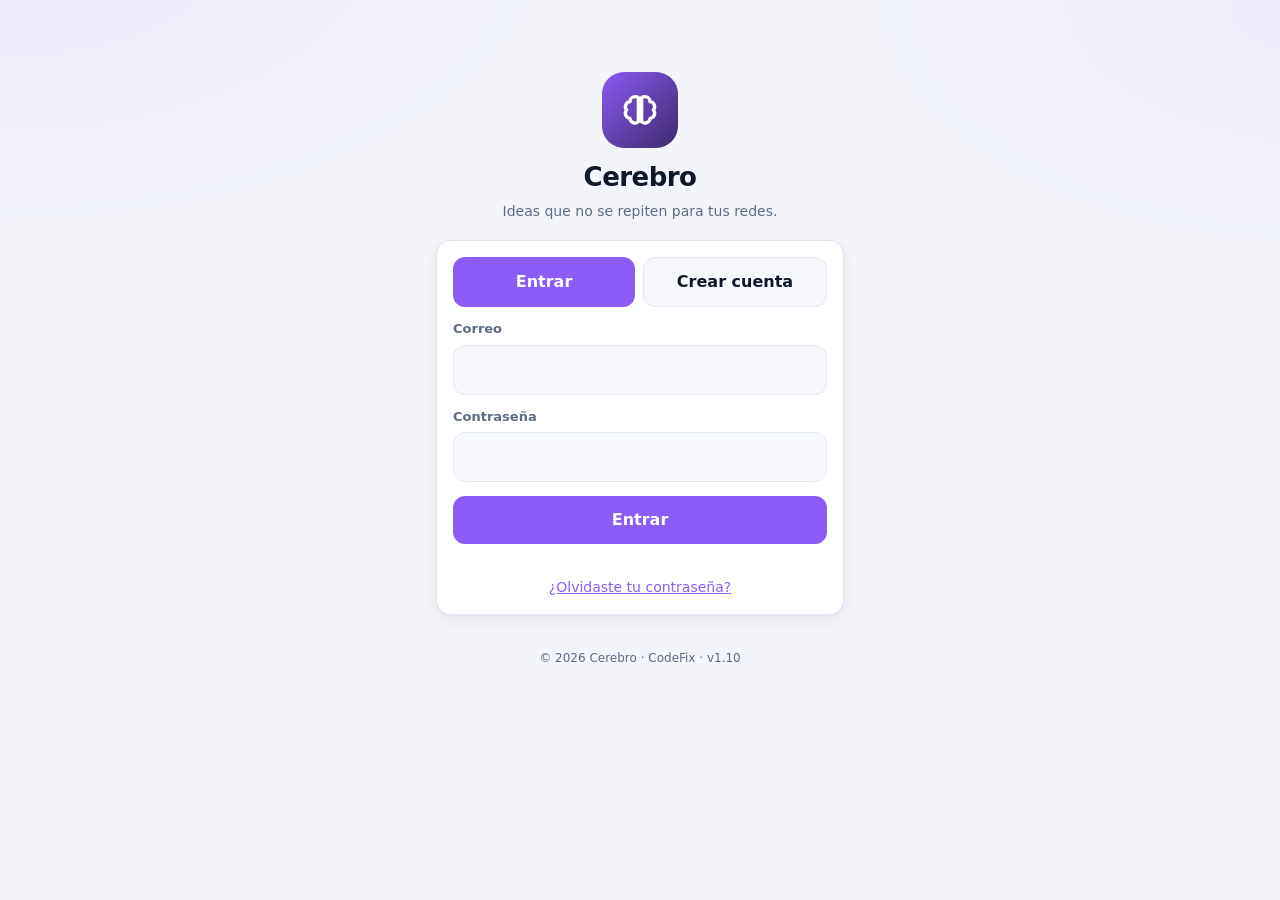
==== commit 9809ffdb: "Núcleo 2.11: planes 1 mes/3 meses/1 año, chat sobre el teclado, menú y cuadrícula uniformes Co-Autho" ====
--- a/index.html
+++ b/index.html
@@ -37,7 +37,7 @@
       <label for="rEmail">Correo</label><input id="rEmail" type="email" autocomplete="email" required>
       <label for="rPass">Contraseña (mínimo 6)</label><input id="rPass" type="password" minlength="6" autocomplete="new-password" required>
       <div class="btns"><button type="submit" class="block" id="bReg">Crear cuenta</button></div>
-      <p class="sub" style="margin-top:8px">Incluye 7 días de plan Pro de prueba.</p><p class="err" id="rErr"></p>
+      <p class="sub" style="margin-top:8px">Tu primer pago te da 30 días de plan Pro.</p><p class="err" id="rErr"></p>
     </form>
     <p class="muted" style="text-align:center"><a href="#" id="aYa">Ya tengo cuenta</a></p>
   </section>
--- a/shared/tema.css
+++ b/shared/tema.css
@@ -68,7 +68,7 @@
   nav.cfx-barra > .cfx-mas::before { display: none; }
   nav.cfx-barra > .cfx-mas .cfx-ico, nav.cfx-barra > .cfx-mas > svg:first-child, nav.cfx-barra > .cfx-mas > span:first-child {
     width: 56px !important; height: 56px !important; margin: -22px auto 0 !important; border-radius: 50% !important;
-    background: var(--brand, var(--marca, #2563eb)) !important; color: var(--brand-ink, #fff) !important;
+    background: var(--brand, var(--marca, #2563eb)) !important; color: var(--cfx-mas-ink, #111827) !important;
     box-shadow: 0 6px 16px color-mix(in srgb, var(--brand, var(--marca, #2563eb)) 45%, transparent), 0 0 0 4px var(--cfx-tarjeta) !important;
   }
   nav.cfx-barra > .cfx-mas span svg { width: 28px !important; height: 28px !important; margin: 0 !important; }
@@ -105,7 +105,7 @@
   }
   nav.cfx-barra > .on::before, nav.cfx-barra > .activo::before, nav.cfx-barra > .cfx-mas::before { display: none !important; }
   nav.cfx-barra > .cfx-mas { order: -1; align-self: center !important; width: 52px !important; min-height: 52px !important; height: 52px !important; padding: 0 !important; margin-bottom: 12px !important; border-radius: 50% !important;
-    justify-content: center !important; font-size: 0 !important; background: var(--brand, var(--marca, #2563eb)) !important; color: var(--brand-ink, #fff) !important; }
+    justify-content: center !important; font-size: 0 !important; background: var(--brand, var(--marca, #2563eb)) !important; color: var(--cfx-mas-ink, #111827) !important; }
   nav.cfx-barra > .cfx-mas:hover { filter: brightness(1.08); }
   nav.cfx-barra > .cfx-mas .cfx-ico, nav.cfx-barra > .cfx-mas > svg:first-child, nav.cfx-barra > .cfx-mas > span:first-child { width: 26px !important; height: 26px !important; background: none !important; color: inherit !important; }
   nav.cfx-barra > .cfx-mas svg { width: 26px !important; height: 26px !important; }
@@ -117,16 +117,18 @@
 }
 @media (max-width: 360px) { nav.cfx-barra > a, nav.cfx-barra > button { font-size: 10px !important; } nav.cfx-barra > .cfx-mas .cfx-ico { width: 50px !important; height: 50px !important; } }
 /* Menú en cuadrícula (igual en todas las apps): Más / Ajustes = tarjetas; dentro de cada sección, pestañas en tira. */
-.cfx-grilla { display: grid !important; grid-template-columns: repeat(auto-fill, minmax(150px, 1fr)) !important; gap: 10px !important; padding: 0 !important; margin: 0 0 12px !important;
+.cfx-grilla { display: grid !important; grid-template-columns: repeat(auto-fill, minmax(150px, 1fr)) !important; gap: 10px !important; grid-auto-rows: 1fr !important; padding: 0 !important; margin: 0 0 12px !important;
   list-style: none !important; background: none !important; border: 0 !important; box-shadow: none !important; }
 .cfx-grilla > li { display: block !important; margin: 0 !important; padding: 0 !important; border: 0 !important; }
 .cfx-grilla > a, .cfx-grilla > button, .cfx-grilla > li > a {
   display: flex !important; flex-direction: column !important; align-items: flex-start !important; justify-content: flex-start !important; gap: 6px !important;
-  width: 100% !important; min-height: 92px; margin: 0 !important; padding: 14px !important; box-sizing: border-box; position: relative;
+  width: 100% !important; height: 100% !important; min-height: 112px !important; margin: 0 !important; padding: 14px !important; box-sizing: border-box; position: relative;
   border-radius: 18px !important; background: var(--cfx-tarjeta) !important; border: 1px solid var(--cfx-borde) !important; box-shadow: var(--cfx-sombra, none);
   color: var(--cfx-texto) !important; font: 700 14px/1.25 var(--cfx-letra) !important; text-align: left !important; text-decoration: none !important; white-space: normal !important; cursor: pointer; }
 .cfx-grilla > a:hover, .cfx-grilla > button:hover, .cfx-grilla > li > a:hover { border-color: var(--brand, var(--marca, #2563eb)) !important; }
 .cfx-grilla .ic-caja, .cfx-grilla > button > span:first-child { font-size: 24px; }
+/* Todas las tarjetas del mismo alto (dos líneas de texto) y el cuadrado del ícono del mismo tamaño en todas. */
+.cfx-grilla .ic-caja { width: 40px !important; height: 40px !important; min-width: 40px !important; flex: none !important; }
 .cfx-grilla .chev, .cfx-grilla .flecha, .cfx-grilla a > .muted:last-child { display: none !important; }
 .cfx-grilla .badge, .cfx-grilla .num, .cfx-grilla .punto, .cfx-grilla .tag { position: absolute !important; top: 10px !important; right: 10px !important; }
 @media (max-width: 360px) { .cfx-grilla { grid-template-columns: 1fr 1fr !important; } }
@@ -206,3 +208,47 @@
     box-shadow: 0 -6px 18px -10px rgba(15, 23, 42, .35), var(--cfx-sombra, none) !important; }
   .cfx-apilar > .cfx-pila { scale: var(--cfx-esc, 1); filter: brightness(var(--cfx-luz, 1)); transform-origin: 50% 0; transition: scale .08s linear; animation: none !important; }
 }
+
+/* El + del centro: siempre de color neutro oscuro (no blanco), así no se pierde si el color de la app es claro o blanco. */
+:root { --cfx-mas-ink: #111827; }
+
+/* ---------- Animaciones (igual en las 7 apps, celular y escritorio). Solo transform/opacity: fluidas y sin saltos.
+   Si el teléfono pide "reducir movimiento", no hay animaciones. ---------- */
+@media (prefers-reduced-motion: no-preference) {
+  :root { --cfx-ease: cubic-bezier(.2, .8, .2, 1); }
+  /* Cambio de pantalla o pestaña: la sección entra suave */
+  .view.on, .vista.on, section.on, [data-cfx-vista] { animation: cfxVista .32s var(--cfx-ease) both; }
+  /* Tarjetas: entran escalonadas al aparecer (en navegadores sin animación por scroll; con ella ya entran al bajar) */
+  @supports not (animation-timeline: view()) {
+    .card, .tarjeta, .cfx-grilla > a, .cfx-grilla > button { animation: cfxEntra .38s var(--cfx-ease) both; }
+    :is(.card, .tarjeta, .cfx-grilla > a, .cfx-grilla > button):nth-child(2) { animation-delay: .03s; }
+    :is(.card, .tarjeta, .cfx-grilla > a, .cfx-grilla > button):nth-child(3) { animation-delay: .06s; }
+    :is(.card, .tarjeta, .cfx-grilla > a, .cfx-grilla > button):nth-child(4) { animation-delay: .09s; }
+    :is(.card, .tarjeta, .cfx-grilla > a, .cfx-grilla > button):nth-child(5) { animation-delay: .12s; }
+    :is(.card, .tarjeta, .cfx-grilla > a, .cfx-grilla > button):nth-child(n+6) { animation-delay: .15s; }
+  }
+  /* Ventanas y hojas: suben desde abajo en celular, aparecen con zoom suave en escritorio */
+  dialog[open] > *, .modal:not([hidden]) .modal-caja, .sheet, .hoja { animation: cfxSube .3s var(--cfx-ease) both; }
+  dialog[open]::backdrop { animation: cfxFundido .25s ease both; }
+  .modal:not([hidden]) { animation: cfxFundido .2s ease both; }
+  @media (min-width: 700px) { dialog[open] > *, .modal:not([hidden]) .modal-caja { animation-name: cfxZoom; } }
+  /* Botones: se hunden un poco al tocarlos */
+  button, .btn, a.btn, .chip, .cfx-grilla > a, .cfx-grilla > button { transition: transform .14s var(--cfx-ease), background-color .2s, color .2s, border-color .2s, box-shadow .2s; }
+  button:active:not(:disabled), .btn:active, .chip:active, .cfx-grilla > a:active, .cfx-grilla > button:active { transform: scale(.96); }
+  /* Barra de abajo: el ícono elegido "salta" un poco */
+  nav.cfx-barra > a, nav.cfx-barra > button { transition: color .2s, background-color .25s; }
+  nav.cfx-barra > .on:not(.cfx-mas) svg, nav.cfx-barra > .activo:not(.cfx-mas) svg { animation: cfxPop .35s var(--cfx-ease); }
+  nav.cfx-barra > .cfx-mas > :first-child { transition: transform .18s var(--cfx-ease), box-shadow .2s; }
+  @media (hover: hover) { nav.cfx-barra > .cfx-mas:hover > :first-child { transform: translateY(-2px); } .card:hover, .cfx-grilla > a:hover, .cfx-grilla > button:hover { transition: transform .2s var(--cfx-ease), box-shadow .2s; } .cfx-grilla > a:hover, .cfx-grilla > button:hover { transform: translateY(-2px); } }
+  /* Insignias que cambian: pulso corto */
+  .badge.on, .num:not(:empty), .punto:not(.oculto) { animation: cfxPop .4s var(--cfx-ease); }
+}
+@keyframes cfxVista { from { opacity: 0; transform: translateY(8px); } to { opacity: 1; transform: none; } }
+@keyframes cfxSube { from { opacity: 0; transform: translateY(24px); } to { opacity: 1; transform: none; } }
+@keyframes cfxZoom { from { opacity: 0; transform: scale(.96); } to { opacity: 1; transform: none; } }
+@keyframes cfxFundido { from { opacity: 0; } to { opacity: 1; } }
+@keyframes cfxPop { 0% { transform: scale(.85); } 60% { transform: scale(1.08); } 100% { transform: none; } }
+
+/* El + del centro nunca muestra texto (tampoco mientras la barra se arma): solo el signo; el nombre queda para lectores de pantalla. */
+nav :is(.cfx-mas, .nuevo, .nav-mas, .mas-grande, [data-cfx-nuevo]) { font-size: 0 !important; }
+nav :is(.cfx-mas, .nuevo, .nav-mas, .mas-grande, [data-cfx-nuevo]) :is(small, .t, .txt, .label) { display: none !important; }
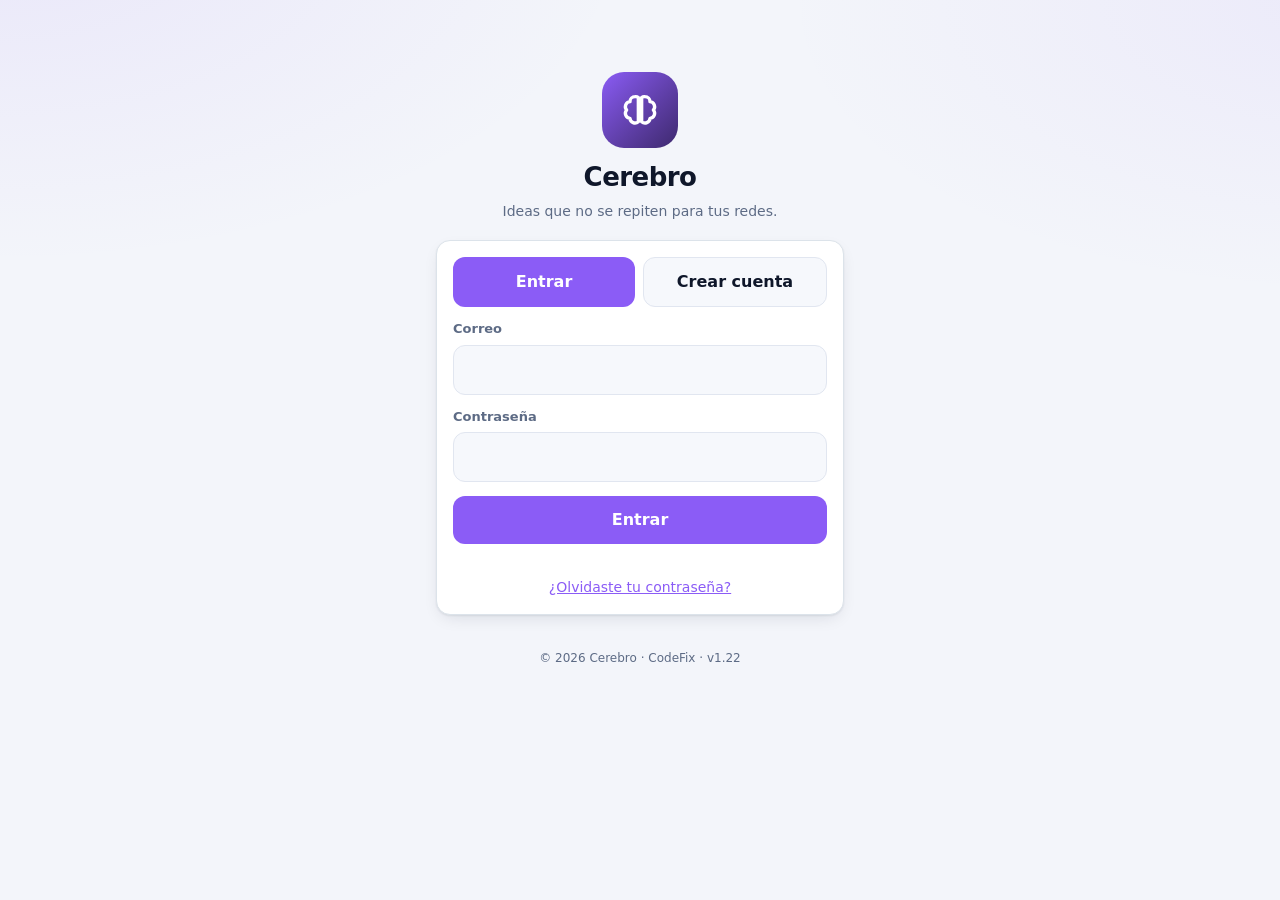
==== commit db95c62e: "Núcleo 2.22: carga unificada (barra de luz, botones con puntitos y ✓, esqueletos con brillo); Órbita" ====
--- a/index.html
+++ b/index.html
@@ -15,6 +15,7 @@
   .marca .logo{width:76px;height:76px;border-radius:22px;margin:0 auto 10px;display:grid;place-items:center;background:linear-gradient(135deg,var(--brand),color-mix(in srgb,var(--brand) 45%,#000));color:#fff}
   .marca h1{margin:0;font-size:26px;letter-spacing:-.02em}.tabs2{display:flex;gap:8px;margin-bottom:12px}.tabs2 button{flex:1}
 </style>
+<script src="shared/carga.js"></script>
 <script src="shared/humano.js"></script>
 </head>
 <body>
--- a/shared/tema.css
+++ b/shared/tema.css
@@ -5,7 +5,7 @@
    Las variables tienen los nombres de todas las apps (brand/bg/card/text… y marca/fondo/tarjeta/texto…). */
 :root {
   --cfx-fondo: #f3f5f7; --cfx-tarjeta: #ffffff; --cfx-campo: #f7f9fb; --cfx-texto: #111827; --cfx-texto-2: #5b6472;
-  --cfx-borde: #e2e7ec; --cfx-sombra: 0 1px 2px rgba(15, 23, 42, .06), 0 4px 14px rgba(15, 23, 42, .05);
+  --cfx-borde: #dce3ea; --cfx-sombra: 0 1px 2px rgba(15, 23, 42, .07), 0 6px 18px -6px rgba(15, 23, 42, .14);
   --cfx-radio: 14px; --cfx-radio-chico: 12px;
   --cfx-letra: system-ui, -apple-system, "Segoe UI", Roboto, "Helvetica Neue", Arial, sans-serif;
   --cfx-ok: #16a34a; --cfx-mal: #dc2626; --cfx-aviso: #ea580c;
@@ -24,12 +24,12 @@
 @media (prefers-color-scheme: dark) {
   :root:not([data-theme="light"]):not(.claro):not(.light) {
     --cfx-fondo: #0e1318; --cfx-tarjeta: #161d25; --cfx-campo: #1b232d; --cfx-texto: #e8edf2; --cfx-texto-2: #9aa6b2;
-    --cfx-borde: #263240; --cfx-sombra: none;
+    --cfx-borde: #2d3a49; --cfx-sombra: 0 1px 0 rgba(255, 255, 255, .03) inset, 0 8px 22px -10px rgba(0, 0, 0, .75);
   }
 }
 :root[data-theme="dark"], html.dark, html.oscuro, body.dark, body.oscuro {
   --cfx-fondo: #0e1318; --cfx-tarjeta: #161d25; --cfx-campo: #1b232d; --cfx-texto: #e8edf2; --cfx-texto-2: #9aa6b2;
-  --cfx-borde: #263240; --cfx-sombra: none;
+  --cfx-borde: #2d3a49; --cfx-sombra: 0 1px 0 rgba(255, 255, 255, .03) inset, 0 8px 22px -10px rgba(0, 0, 0, .75);
   --bg: var(--cfx-fondo); --card: var(--cfx-tarjeta); --card2: var(--cfx-campo); --field: var(--cfx-campo);
   --text: var(--cfx-texto); --ink: var(--cfx-texto); --muted: var(--cfx-texto-2); --line: var(--cfx-borde); --shadow: var(--cfx-sombra);
   --fondo: var(--cfx-fondo); --tarjeta: var(--cfx-tarjeta); --texto: var(--cfx-texto); --texto-2: var(--cfx-texto-2);
@@ -154,7 +154,7 @@
 nav.cfx-barra > .cfx-mas .cfx-ico svg { display: block !important; margin: 0 !important; flex: none !important; }
 /* Computador: el contenido de cada pestaña centrado y con ancho máximo (a la derecha del menú lateral, sin espacio vacío) */
 @media (min-width: 900px) {
-  body.cfx-con-barra main, body.cfx-con-barra .cfx-centro { width: auto !important; max-width: 1040px !important; margin-left: auto !important; margin-right: auto !important; box-sizing: border-box; }
+  body.cfx-con-barra main, body.cfx-con-barra .cfx-centro { width: auto !important; max-width: 960px !important; margin-left: auto !important; margin-right: auto !important; box-sizing: border-box; }
   body.cfx-con-barra .con-nav { padding-left: 0 !important; }
 }
 /* ===== Núcleo 2.3 · Barra lista, espacio vacío, centrado y diseño moderno ===== */
@@ -181,7 +181,7 @@
   background: linear-gradient(135deg, color-mix(in srgb, var(--brand, var(--marca, #2563eb)) 22%, transparent), color-mix(in srgb, #8b5cf6 16%, transparent));
   box-shadow: inset 0 0 0 1px color-mix(in srgb, var(--brand, var(--marca, #2563eb)) 30%, transparent); }
 /* Toque moderno: tarjetas que se elevan y brillan suave al tocarlas */
-.card, .tarjeta, .cfx-grilla > a, .cfx-grilla > button, .cfx-mh-op, .kpi { transition: transform .18s ease, box-shadow .18s ease, border-color .18s ease; }
+.card, .tarjeta, .cfx-grilla > a, .cfx-grilla > button, .cfx-mh-op, .kpi { transition: transform .14s ease, box-shadow .14s ease, border-color .14s ease; }
 @media (hover: hover) {
   .cfx-grilla > a:hover, .cfx-grilla > button:hover, .cfx-mh-op:hover { transform: translateY(-2px);
     box-shadow: 0 10px 28px -12px color-mix(in srgb, var(--brand, var(--marca, #2563eb)) 55%, transparent) !important; }
@@ -195,12 +195,7 @@
   radial-gradient(800px 480px at 105% 0%, color-mix(in srgb, #8b5cf6 14%, transparent), transparent 70%); } }
 :root[data-theme="dark"] body, html.dark body, html.oscuro body { background-image: radial-gradient(900px 520px at 0% -10%, color-mix(in srgb, var(--brand, var(--marca, #2563eb)) 18%, transparent), transparent 70%),
   radial-gradient(800px 480px at 105% 0%, color-mix(in srgb, #8b5cf6 14%, transparent), transparent 70%); }
-/* Al bajar, cada tarjeta entra suave (solo en navegadores que lo permiten; si no, se ve normal) */
-@supports (animation-timeline: view()) {
-  @media (prefers-reduced-motion: no-preference) {
-    .card, .tarjeta, .cfx-grilla > a, .cfx-grilla > button { animation: cfxEntra linear both; animation-timeline: view(); animation-range: entry 0% entry 40%; }
-  }
-}
+/* Las tarjetas ya NO se animan al bajar ni al volver a una pantalla: la página queda quieta (antes parecía que se recargaba). */
 @keyframes cfxEntra { from { opacity: .25; translate: 0 14px; scale: .985; } to { opacity: 1; translate: none; scale: none; } }
 /* Listas que se apilan al bajar (núcleo: barra.js marca .cfx-apilar): cada tarjeta queda pegada arriba y la siguiente se pone encima */
 @media (max-width: 899px) {
@@ -217,19 +212,10 @@
 @media (prefers-reduced-motion: no-preference) {
   :root { --cfx-ease: cubic-bezier(.2, .8, .2, 1); }
   /* Cambio de pantalla o pestaña: la sección entra suave */
-  .view.on, .vista.on, section.on, [data-cfx-vista] { animation: cfxVista .32s var(--cfx-ease) both; }
-  /* Tarjetas: entran escalonadas al aparecer (en navegadores sin animación por scroll; con ella ya entran al bajar) */
-  @supports not (animation-timeline: view()) {
-    .card, .tarjeta, .cfx-grilla > a, .cfx-grilla > button { animation: cfxEntra .38s var(--cfx-ease) both; }
-    :is(.card, .tarjeta, .cfx-grilla > a, .cfx-grilla > button):nth-child(2) { animation-delay: .03s; }
-    :is(.card, .tarjeta, .cfx-grilla > a, .cfx-grilla > button):nth-child(3) { animation-delay: .06s; }
-    :is(.card, .tarjeta, .cfx-grilla > a, .cfx-grilla > button):nth-child(4) { animation-delay: .09s; }
-    :is(.card, .tarjeta, .cfx-grilla > a, .cfx-grilla > button):nth-child(5) { animation-delay: .12s; }
-    :is(.card, .tarjeta, .cfx-grilla > a, .cfx-grilla > button):nth-child(n+6) { animation-delay: .15s; }
-  }
+  .view.on, .vista.on, section.on, [data-cfx-vista] { animation: cfxVista .2s var(--cfx-ease) both; }
   /* Ventanas y hojas: suben desde abajo en celular, aparecen con zoom suave en escritorio */
-  dialog[open] > *, .modal:not([hidden]) .modal-caja, .sheet, .hoja { animation: cfxSube .3s var(--cfx-ease) both; }
-  dialog[open]::backdrop { animation: cfxFundido .25s ease both; }
+  dialog[open] > *, .modal:not([hidden]) .modal-caja, .sheet, .hoja { animation: cfxSube .2s var(--cfx-ease) both; }
+  dialog[open]::backdrop { animation: cfxFundido .18s ease both; }
   .modal:not([hidden]) { animation: cfxFundido .2s ease both; }
   @media (min-width: 700px) { dialog[open] > *, .modal:not([hidden]) .modal-caja { animation-name: cfxZoom; } }
   /* Botones: se hunden un poco al tocarlos */
@@ -252,3 +238,30 @@
 /* El + del centro nunca muestra texto (tampoco mientras la barra se arma): solo el signo; el nombre queda para lectores de pantalla. */
 nav :is(.cfx-mas, .nuevo, .nav-mas, .mas-grande, [data-cfx-nuevo]) { font-size: 0 !important; }
 nav :is(.cfx-mas, .nuevo, .nav-mas, .mas-grande, [data-cfx-nuevo]) :is(small, .t, .txt, .label) { display: none !important; }
+
+/* ---------- Nítido (núcleo 2.12): bordes que se notan, sombras suaves, textos que no se cortan ---------- */
+.card, .tarjeta, .kpi { border-color: var(--cfx-borde); box-shadow: var(--cfx-sombra, none); }
+input::placeholder, textarea::placeholder { text-overflow: ellipsis; opacity: .75; }
+/* Tiras de filtros que no caben: se deslizan de lado y se desvanecen en la orilla (así se nota que hay más). */
+.cfx-desliza { overflow-x: auto !important; flex-wrap: nowrap !important; scrollbar-width: none; scroll-snap-type: x proximity; }
+.cfx-desliza::-webkit-scrollbar { display: none; }
+.cfx-desliza > * { flex: none !important; scroll-snap-align: start; }
+.cfx-desliza.cfx-d-der { -webkit-mask-image: linear-gradient(90deg, #000 calc(100% - 36px), transparent); mask-image: linear-gradient(90deg, #000 calc(100% - 36px), transparent); }
+.cfx-desliza.cfx-d-izq { -webkit-mask-image: linear-gradient(90deg, transparent, #000 36px); mask-image: linear-gradient(90deg, transparent, #000 36px); }
+.cfx-desliza.cfx-d-izq.cfx-d-der { -webkit-mask-image: linear-gradient(90deg, transparent, #000 36px, #000 calc(100% - 36px), transparent); mask-image: linear-gradient(90deg, transparent, #000 36px, #000 calc(100% - 36px), transparent); }
+/* Botones: el texto en una línea y el ícono al centro con el texto. */
+button, .btn, a.btn, .chip { align-items: center; }
+.chip, .seg > button, .tabs > button, .cp-tabs > button { white-space: nowrap; }
+/* ===== Núcleo 2.20 · Lo último de cada pestaña nunca queda bajo la barra ni el + (barra 62 px + mitad del + + 16 px) ===== */
+@media (max-width: 899px) {
+  body.cfx-con-barra { padding-bottom: calc(112px + env(safe-area-inset-bottom)) !important; }
+  body.cfx-con-barra .cfx-pad-barra { padding-bottom: calc(112px + env(safe-area-inset-bottom)) !important; }
+}
+/* Botones chicos (chips, ✕) con alto táctil de 40 px */
+button.chip, a.chip, [role="button"].chip { min-height: 40px; }
+/* Computador: el contenido centrado, sin estirarse a todo el ancho; tarjetas de números en grilla pareja */
+@media (min-width: 900px) {
+  body.cfx-con-barra .con-nav > main, body.cfx-con-barra .cfx-centrado { max-width: 960px !important; margin-left: auto !important; margin-right: auto !important; }
+  /* Tarjetas de números: llenan la fila pareja (auto-fit), sin hueco a la derecha */
+  .stats, .kpis, .cfx-kpis { display: grid !important; grid-template-columns: repeat(auto-fit, minmax(160px, 1fr)) !important; gap: 12px !important; }
+}
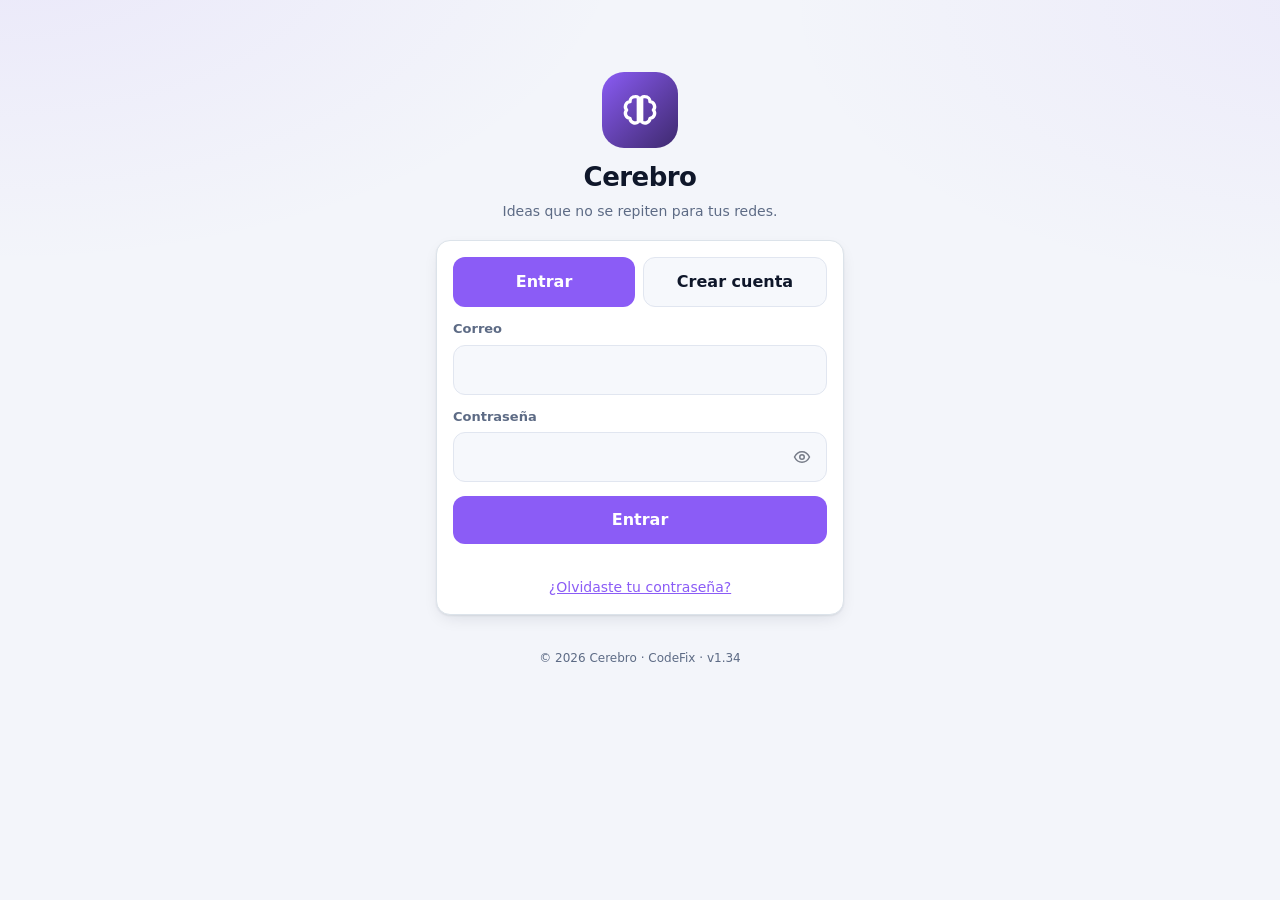
==== commit b612ebb9: "Recuperar contraseña: Guardar y entrar conectado antes de mostrar la clave nueva; BiciTaller sin ERR" ====
--- a/index.html
+++ b/index.html
@@ -68,8 +68,6 @@
   function seguir(c) { if (volver && volver.startsWith('/') && !volver.startsWith('//')) location.replace(volver); else location.replace(App.ROOT + App.destino(c)); }
   let recuperando = /type=recovery/.test(location.hash);
   App.sb.auth.onAuthStateChange((ev) => { if (ev === 'PASSWORD_RECOVERY') { recuperando = true; ver('vNueva'); } });
-  if (recuperando) { ver('vNueva'); return; }
-  try { const c = await App.refrescar(); if (c && !recuperando) { seguir(c); return; } } catch (e) { /* sin sesión */ }
   $('tR').onclick = () => ver('vRegistro');
   if (new URLSearchParams(location.search).has('registro')) ver('vRegistro'); // link o QR de invitación
   $('aYa').onclick = (e) => { e.preventDefault(); ver('vEntrar'); };
@@ -88,15 +86,22 @@
   $('bVolver').onclick = () => ver('vEntrar');
   $('bOlvide').onclick = async () => {
     $('oErr').textContent = '';
-    const { error } = await App.sb.auth.resetPasswordForEmail($('oEmail').value.trim(), { redirectTo: App.ROOT + 'index.html' });
+    const { error } = await App.sb.auth.resetPasswordForEmail($('oEmail').value.trim(), { redirectTo: App.ROOT });
     if (error) $('oErr').textContent = App.friendly(error); else { App.toast('Revisa tu correo'); ver('vEntrar'); }
   };
   $('bNueva').onclick = async () => {
-    $('nErr').textContent = '';
-    const { error } = await App.sb.auth.updateUser({ password: $('nPass').value });
-    if (error) { $('nErr').textContent = App.friendly(error); return; }
-    history.replaceState(null, '', location.pathname); seguir(await App.refrescar());
+    const b = $('bNueva'), clave = $('nPass').value; $('nErr').textContent = '';
+    if (clave.length < 6) { $('nErr').textContent = 'La contraseña debe tener al menos 6 caracteres.'; return; }
+    const t0 = b.textContent; b.disabled = true; b.textContent = 'Guardando…';
+    const { error } = await App.sb.auth.updateUser({ password: clave });
+    if (error) { $('nErr').textContent = App.friendly(error); b.disabled = false; b.textContent = t0; return; }
+    history.replaceState(null, '', location.pathname);
+    seguir(await App.refrescar());
   };
+  // Enlace de "Olvidé mi contraseña" (o el que manda Supabase): primero se conectan los botones y recién ahí se muestra la clave nueva
+  // (antes se cortaba aquí arriba y "Guardar y entrar" no hacía nada).
+  if (recuperando) { ver('vNueva'); return; }
+  try { const c = await App.refrescar(); if (c && !recuperando) { seguir(c); return; } } catch (e) { /* sin sesión */ }
 })();
 </script>
 <script src="shared/iconos.js"></script>
--- a/shared/tema.css
+++ b/shared/tema.css
@@ -54,7 +54,9 @@
     border: 0 !important; border-radius: 12px !important; background: none !important; box-shadow: none !important;
     color: var(--cfx-texto-2) !important; font: 600 11px/1.15 var(--cfx-letra) !important; text-align: center !important; text-decoration: none !important;
     white-space: nowrap; overflow: hidden; text-overflow: ellipsis; position: relative; transform: none !important;
-  }
+    -webkit-tap-highlight-color: transparent; outline: none;  /* sin mancha oscura al tocar (Android) */
+  }
+  nav.cfx-barra > :focus-visible { outline: 2px solid var(--brand, var(--marca, #2563eb)); outline-offset: 2px; }
   nav.cfx-barra > a > small, nav.cfx-barra > button > small { font: inherit !important; margin: 0 !important; }
   nav.cfx-barra > a > span:first-child, nav.cfx-barra > button > span:first-child, nav.cfx-barra .cfx-ico {
     display: grid !important; place-items: center !important; width: 26px !important; height: 26px !important; margin: 0 auto !important; padding: 0 !important;
@@ -265,3 +267,16 @@
   /* Tarjetas de números: llenan la fila pareja (auto-fit), sin hueco a la derecha */
   .stats, .kpis, .cfx-kpis { display: grid !important; grid-template-columns: repeat(auto-fit, minmax(160px, 1fr)) !important; gap: 12px !important; }
 }
+/* ===== Núcleo 2.31 · Barra de abajo que se esconde sola (celular y tablet) =====
+   Aparece al cargar, al cambiar de pantalla y al subir; se esconde al bajar o tras unos segundos sin usarla.
+   Queda una asa abajo al centro: tocarla (o deslizar hacia arriba) la vuelve a mostrar. */
+@media (max-width: 899px) {
+  nav.cfx-barra { transition: transform .3s cubic-bezier(.2, .8, .2, 1), opacity .3s ease !important; }
+  nav.cfx-barra.cfx-escondida { transform: translateY(calc(100% + 40px)) !important; opacity: 0; pointer-events: none; }
+  .cfx-barra-asa { position: fixed; left: 50%; bottom: 0; z-index: 41; transform: translateX(-50%); width: 96px; height: calc(22px + env(safe-area-inset-bottom)); padding: 0 0 env(safe-area-inset-bottom); margin: 0;
+    border: 0; background: none; cursor: pointer; display: none; place-items: center; -webkit-tap-highlight-color: transparent; }
+  .cfx-barra-asa::before { content: ''; width: 44px; height: 5px; border-radius: 3px; background: var(--cfx-texto-2, #5b6472); opacity: .55; box-shadow: 0 0 0 2px var(--cfx-tarjeta, #fff); }
+  html.cfx-barra-oculta .cfx-barra-asa { display: grid; }
+}
+@media (min-width: 900px) { .cfx-barra-asa { display: none !important; } }
+@media (prefers-reduced-motion: reduce) { nav.cfx-barra { transition: none !important; } }
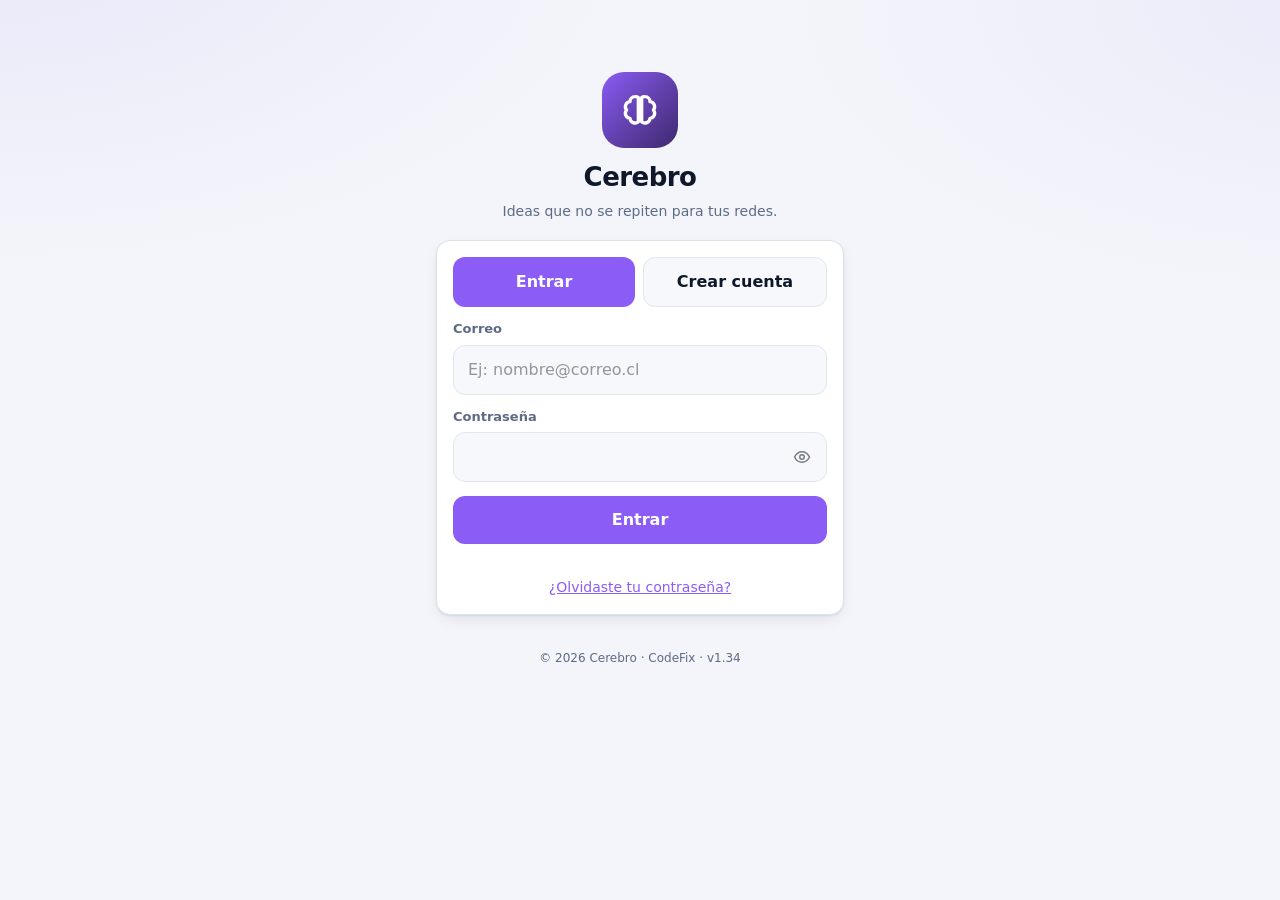
==== commit 4619c520: "Datos en bruto inteligentes: montos, teléfonos, RUT, fechas, patentes y correos (núcleo 2.38) Co-Aut" ====
--- a/index.html
+++ b/index.html
@@ -115,5 +115,6 @@
 <script src="shared/verificar.js"></script>
 <script src="shared/premium.js"></script>
 <script src="shared/ayuda.js"></script>
+<script src="shared/datos.js"></script>
 </body>
 </html>
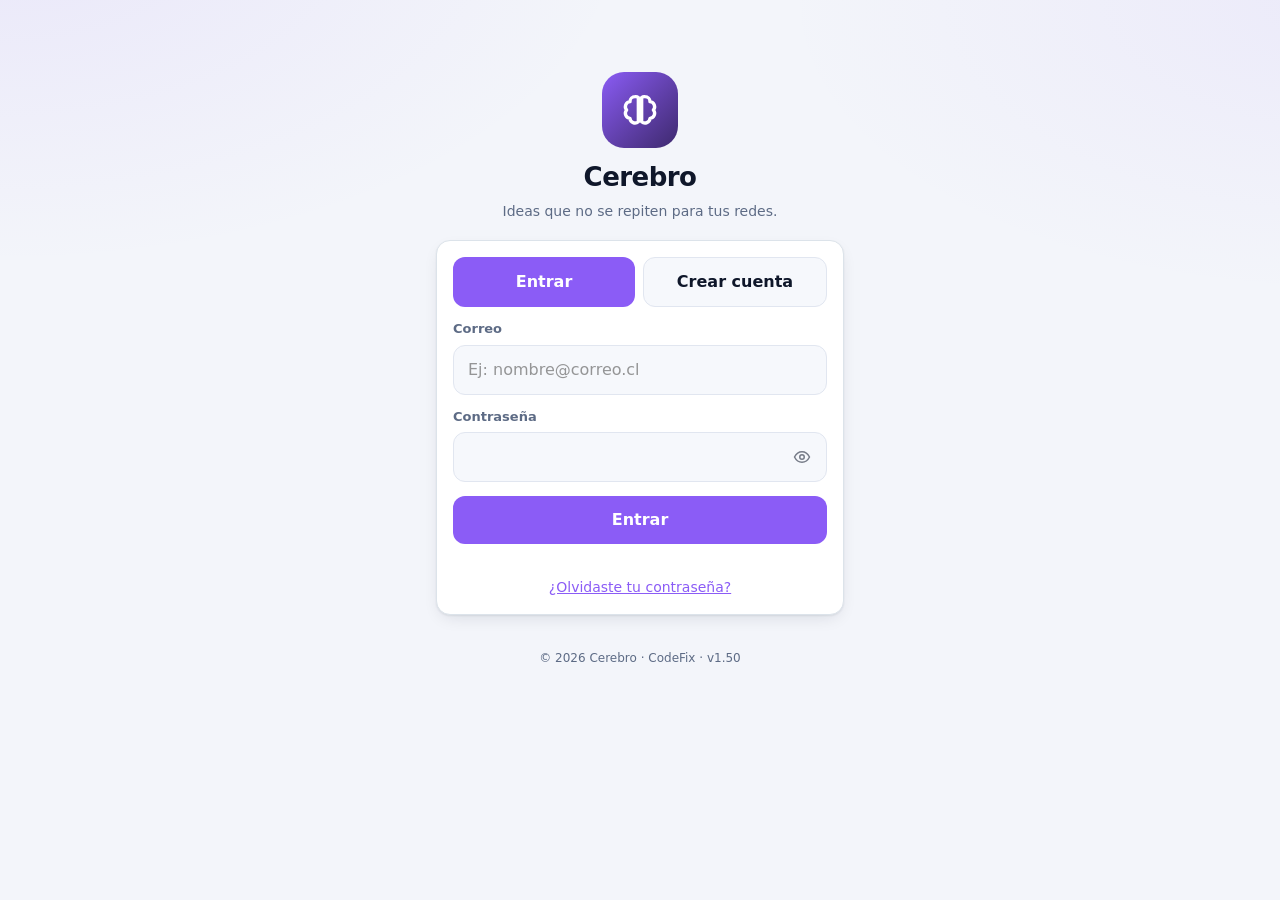
==== commit 9088aef2: "G11: A4 un solo instalador · A5 sin tablas dobles · A6 un solo filtro de texto (seguro.js) · A9 docs" ====
--- a/index.html
+++ b/index.html
@@ -15,6 +15,7 @@
   .marca .logo{width:76px;height:76px;border-radius:22px;margin:0 auto 10px;display:grid;place-items:center;background:linear-gradient(135deg,var(--brand),color-mix(in srgb,var(--brand) 45%,#000));color:#fff}
   .marca h1{margin:0;font-size:26px;letter-spacing:-.02em}.tabs2{display:flex;gap:8px;margin-bottom:12px}.tabs2 button{flex:1}
 </style>
+<script src="shared/seguro.js"></script>
 <script src="shared/carga.js"></script>
 <script src="shared/humano.js"></script>
 </head>
@@ -116,5 +117,6 @@
 <script src="shared/premium.js"></script>
 <script src="shared/ayuda.js"></script>
 <script src="shared/datos.js"></script>
+<script src="shared/vitrina.js"></script>
 </body>
 </html>
--- a/shared/tema.css
+++ b/shared/tema.css
@@ -256,8 +256,8 @@
 .chip, .seg > button, .tabs > button, .cp-tabs > button { white-space: nowrap; }
 /* ===== Núcleo 2.20 · Lo último de cada pestaña nunca queda bajo la barra ni el + (barra 62 px + mitad del + + 16 px) ===== */
 @media (max-width: 899px) {
-  body.cfx-con-barra { padding-bottom: calc(112px + env(safe-area-inset-bottom)) !important; }
-  body.cfx-con-barra .cfx-pad-barra { padding-bottom: calc(112px + env(safe-area-inset-bottom)) !important; }
+  body.cfx-con-barra { padding-bottom: calc(136px + env(safe-area-inset-bottom)) !important; }
+  body.cfx-con-barra .cfx-pad-barra { padding-bottom: calc(136px + env(safe-area-inset-bottom)) !important; }
 }
 /* Botones chicos (chips, ✕) con alto táctil de 40 px */
 button.chip, a.chip, [role="button"].chip { min-height: 40px; }
@@ -280,3 +280,13 @@
 }
 @media (min-width: 900px) { .cfx-barra-asa { display: none !important; } }
 @media (prefers-reduced-motion: reduce) { nav.cfx-barra { transition: none !important; } }
+/* ===== Núcleo 2.40 · U14 ===== */
+/* Etiquetas PRO/FREE/números: nunca se parten ("PR / O") ni se achican en una fila. */
+.pill, .pill.pro, .pill.gold, .cfx-plan { white-space: nowrap; flex: none; }
+/* Cifras: ícono arriba, número y texto abajo, sin cortes (CodeFix: <div class="cfx-cifras"><div><i>🔔</i><b>3</b><span>con avisos</span></div>…</div>). */
+.cfx-cifras { width: 100%; box-sizing: border-box; display: grid; grid-template-columns: repeat(auto-fit, minmax(90px, 1fr)); gap: 8px; margin: 8px 0; list-style: none; padding: 0; }
+.cfx-cifras > * { display: flex; flex-direction: column; align-items: center; justify-content: flex-start; gap: 2px; text-align: center; padding: 10px 6px; border-radius: 12px; background: var(--cfx-suave, rgba(127,127,127,.08)); min-width: 0; }
+.cfx-cifras i { font-style: normal; font-size: 20px; line-height: 1; color: var(--cfx-acento, currentColor); }
+.cfx-cifras i svg, .cfx-cifras i .ic-e { width: 22px !important; height: 22px !important; margin: 0 !important; }
+.cfx-cifras b { font-size: 20px; line-height: 1.2; }
+.cfx-cifras span { font-size: 12px; line-height: 1.25; color: var(--cfx-texto-2, #5b6472); overflow-wrap: anywhere; }
